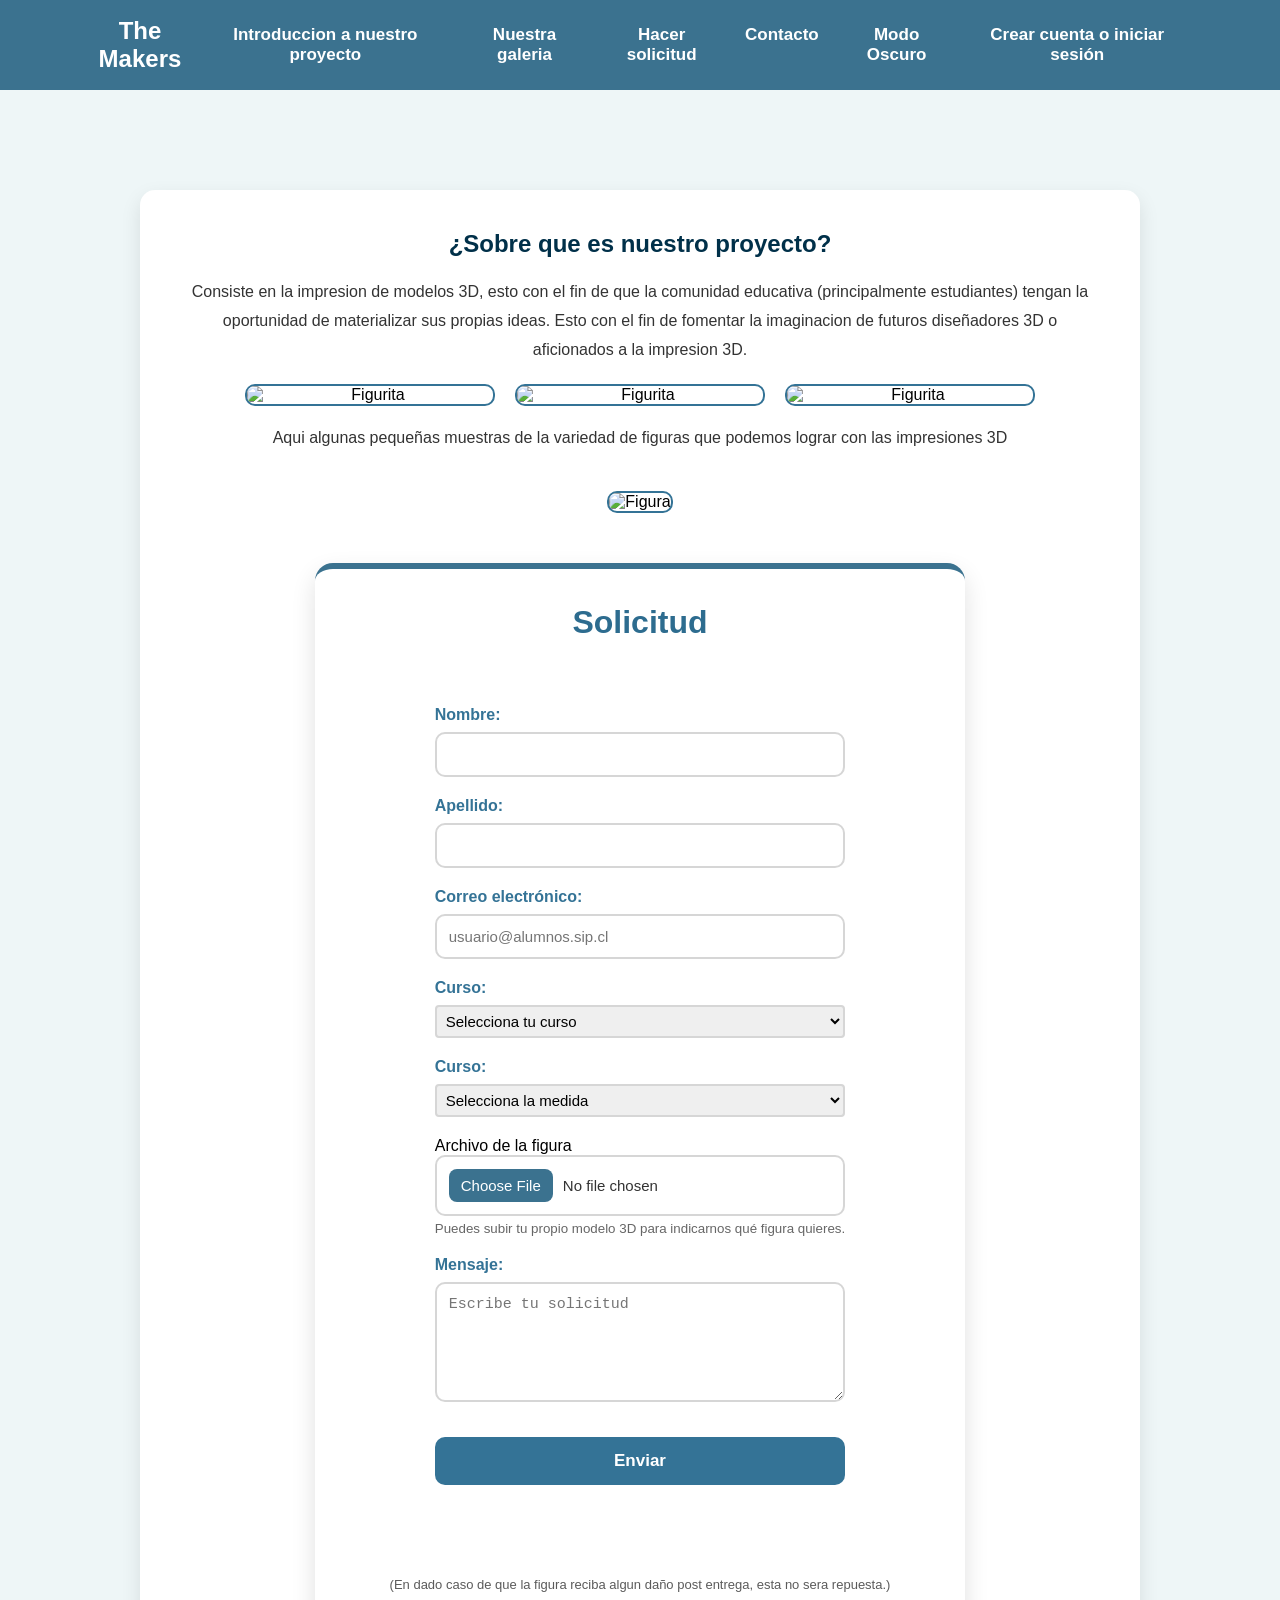
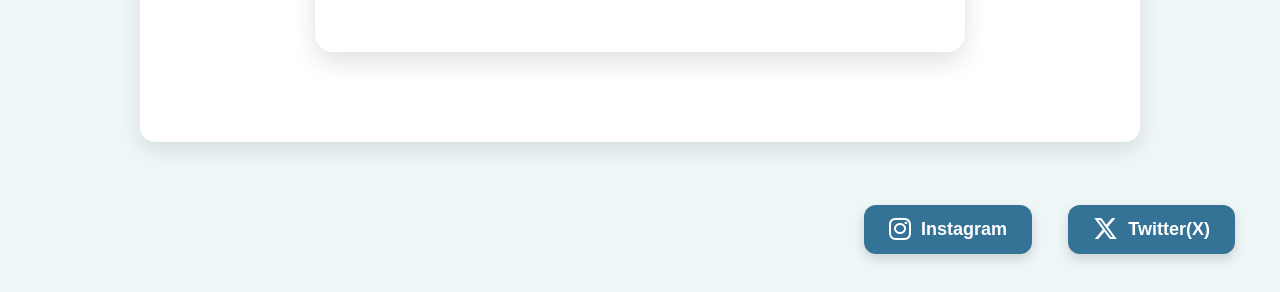
==== index.html @ 9d4d66fa "Update index.html" ====
<!DOCTYPE html>
<html lang="es">
<head>
    <meta charset="UTF-8">
    <meta name="viewport" content="width=device-width, initial-scale=1.0">
    <link rel="icon" type="image/png" href="icono.png">
    <title>Impresiones 3D</title>
    <link rel="stylesheet" href="feria_Tp.css?v=999">
    <link rel="stylesheet" href="https://cdnjs.cloudflare.com/ajax/libs/font-awesome/6.7.2/css/all.min.css">
    <script async src="https://pagead2.googlesyndication.com/pagead/js/adsbygoogle.js?client=ca-pub-7620487903856300"
     crossorigin="anonymous"></script>
</head>
    <!--Socios, roles;
        Diseño de la pagina: Baltazar Gonzalez y Victor Uribe
        Estrucutra General: Tomás Lillo
        Actualizacion de las figuras: Sebastian Inostroza y Tomas Fernandez
        Revision de solicitudes: Tomás Fernandez
        Popups js: Tomas x2 y Baltazar

        Agregar Popups, Mejorar el diseño,
    -->
<body>

    <header>   
        <nav class="navbar">
            <h2 class="titulo">
                <a href="https://impresiones-3d-aml.web.app/">The Makers</a>
            </h2>
            <ul class="menu">
                <li class="dropdown">
                    <button onclick="mostrarMensaje()" class="introduccion">
                        Introduccion a nuestro proyecto
                    </button>
                    <!--Tomy tu haras este apartado del comentario en la pagina-->
                    <script>
                        function mostrarMensaje(){
                            alert("Bienvenidos a nuestra página sobre impresiones 3D, un proyecto que busca acercar a los estudiantes a la tecnología y el diseño. Aquí podrás solicitar impresiones 3D..")
                        }
                    </script>
                </li>
                <li class="dropdown">
                    <a href="https://tks-grey.github.io/Impresiones_3D-Gallery/">Nuestra galeria</a>
                </li>
                <li class="dropdown">
                    <button id="btnBajar">Hacer solicitud</button>
                </li>
                <li class="dropdown">
                    <button id="parteRedes">Contacto</button>
                </li>
                <li class="dropdown">
                    <button id="btnModoOscuro">Modo Oscuro</button>
                </li>
                <li class="login-container">
                    <button id="btnAbrirLogin" class="btn-login">
                        Crear cuenta o iniciar sesión
                    </button>
                    <div class="login" id="menuLogin">
                        <h2>Iniciar sesión</h2>
                        <input type="text" id="nombre" placeholder="Nombre">
                        <input type="text" id="apellido" placeholder="Primer apellido">
                        <input type="email" id="email" placeholder="Correo electrónico">
                        <input type="password" id="password" placeholder="Contraseña">

                        <button id="btnLogin">
                            Iniciar sesión
                        </button>
                        <button id="btnRegistro">
                            Crear cuenta
                        </button>
                        <p id="mensaje"></p>
                    </div>
                </li>
                <li>
                    <li id="historialItem" style="display: none;">
                        <a href="historial.html">Historial</a>
                    </li>
                </li>
            </ul>
        </nav>
    </header>
    <div class="centroa">
        <section class="co">
            <h1>¿Sobre que es nuestro proyecto?</h1>
            <p>
                Consiste en la impresion de modelos 3D, esto con el fin de que la comunidad educativa
                (principalmente estudiantes) tengan la oportunidad de materializar sus propias ideas. 
                Esto con el fin de fomentar la imaginacion de futuros diseñadores 3D o aficionados a la impresion 3D. 
            </p>

            <div class="repe">
                <img class="imagen" src="https://http2.mlstatic.com/D_NQ_NP_885641-MLC81786860502_012025-O.webp" alt="Figurita">
                <img class="imagen" src="https://tufigura3d.com/wp-content/uploads/2021/03/Impresion-3D-filamento-vs-resina-scaled.jpg" alt="Figurita">
                <img class="imagen" src="https://dl2.myminifactory.com/object-assets/5f91a4d61d4a1/images/img-20201103-192004.jpg" alt="Figurita">
            </div>
            <br>
            <p>
                Aqui algunas pequeñas muestras de la variedad de figuras que podemos lograr con las impresiones 3D
            </p>
            <br>
            <img class="long-imagen" src="https://www.impresoras3d.com/wp-content/uploads/2022/06/Portada-ideas-Pokemon-1400x735.jpg" alt="Figura">
            <div id="seccionFormulario" class="contenedorbase">
                <h2 class="soli">Solicitud</h2>
                <main>
                    <form action="https://formsubmit.co/impresiones3daml@gmail.com" method="POST"
                    onsubmit="if(!this.email.value.endsWith('@alumnos.sip.cl'))
                    { alert('Error: Usa tu correo institucional'); return false; }">
                        <input type="hidden" name="_captcha" value="false">
                        <input type="hidden" name="_template" value="table">
                        <input type="hidden" name="_next" value="https://impresiones-3d-aml.web.app/">

                        <div class="nombe">
                            <span>Nombre: </span>
                            <input type="text" name="nombre" required
                            autocapitalize="words" autocomplete="off">
                        </div>

                        <div class="nombe">
                            <span>Apellido: </span>
                            <input type="text" name="apellido" required
                            autocapitalize="words" autocomplete="off">
                        </div>

                        <div class="nombe">
                            <span>Correo electrónico: </span>
                             <input type="email" name="email"
                              required autocapitalize="none" 
                              autocomplete="off" 
                              placeholder="usuario@alumnos.sip.cl">
                        </div>

                        <div class="nombe">
                            <span>Curso: </span>
                            <select name="curso" required style="width: 100%; padding: 5px; border-radius: 4px;">
                                <option value="" disabled selected>Selecciona tu curso</option>
                                <option value="7°A Basico">7°A Basico</option>
                                <option value="7°B Basico">7°B Basico</option>
                                <option value="7°C Basico">7°C Basico</option>
                                <option value="8°A Basico">8°A Basico</option>
                                <option value="8°B Basico">8°B Basico</option>
                                <option value="8°C Basico">8°C Basico</option>
                                <option value="I°A Medio">I°A Medio</option>
                                <option value="I°B Medio">I°B Medio</option>
                                <option value="I°C Medio">I°C Medio</option>
                                <option value="II°A Medio">II°A Medio</option>
                                <option value="II°B Medio">II°B Medio</option>
                                <option value="II°C Medio">II°C Medio</option>
                                <option value="III°A Medio">III°A Medio</option>
                                <option value="III°B Medio">III°B Medio</option>
                                <option value="III°C Medio">III°C Medio</option>
                                <option value="IV°A Medio">IV°A Medio</option>
                                <option value="IV°B Medio">IV°B Medio</option>
                                <option value="IV°C Medio">IV°C Medio</option>
                            </select>
                        </div>

                        <div class="nombe">
                            <span>Curso: </span>
                            <select name="curso" required style="width: 100%; padding: 5px; border-radius: 4px;">
                                <option value="" disabled selected>Selecciona la medida</option>
                                <option value="Figura 5Cm">5cm</option>
                                <option value="Figura 7Cm">7cm</option>
                                <option value="Figura 9Cm">9cm</option>
                                <option value="Figura 11Cm">11cm</option>
                                <option value="Figura 13Cm">13cm</option>
                                <option value="Figura 15Cm">15cm</option>
                            </select>
                        </div>
                        
                        <div class="nombe">
                            <label for="archivoFigura">
                                Archivo de la figura
                            </label>

                            <input
                                type="file"
                                id="archivoFigura"
                                name="archivoFigura"
                                accept=".stl,.obj,.3mf,.glb,.gltf,.zip"
                            >

                            <small>
                                Puedes subir tu propio modelo 3D para indicarnos qué figura quieres.
                            </small>
                        </div>
                        <div class="nombe"> 
                            <span>Mensaje:</span> 
                            <textarea name="mensaje" rows="4" placeholder="Escribe tu solicitud" required></textarea>
                         </div>
                        <button class="sube" type="submit">Enviar</button>
                    </form>
                </main>
                <br>
                <p class="difuminado">
                    (En dado caso de que la figura reciba algun daño post entrega, esta no sera repuesta.)
                </p>
            </div>
        </section>
    </div>
    <script>
        document.addEventListener('DOMContentLoaded', () =>{
            const boton = document.getElementById('btnBajar');
            const destino = document.getElementById('seccionFormulario');
            if (boton && destino) {
                boton.addEventListener('click', () => {
                    destino.scrollIntoView({ 
                        behavior: 'smooth' 
                    });
                });
            }
        });
    </script>

    <script>
        document.addEventListener('DOMContentLoaded', () =>{
            const boton = document.getElementById('parteRedes');
            const destino = document.getElementById('redes');
            if (boton && destino) {
                boton.addEventListener('click', () => {
                    destino.scrollIntoView({ 
                        behavior: 'smooth' 
                    });
                });
            }
        });
    </script>
    <footer>
        <div id="redes" class="redes">
            <a href="https://www.instagram.com/impresiones3daml?igsh=d2w1azA0MWZxMmtx" target="_blank" class="red-btn instagram">
                <i class="fa-brands fa-instagram"></i>
                Instagram
            </a>
            <a href="https://x.com/impesiones3DAML" target="_blank" class="red-btn twitter">
                <i class="fa-brands fa-x-twitter"></i>
                Twitter(X)
            </a>
        </div>
    </footer>
    <script type="module" src="nosexd.js"></script>
    <script type="module" src="login.js"></script>
</body>
</html>
---- feria_Tp.css ----
* {
    margin: 0;
    padding: 0;
    box-sizing: border-box;
    text-decoration:none;
}

body{
    font-family:Arial, sans-serif;
    background:#eef6f7;
    min-height:100vh;
    display:flex;
    flex-direction:column;
    overflow-x: hidden;
}

header{
    width: 100%;
    background: #3b728f;
    padding: 15px 80px;
    text-align: center;
}

.navbar{
    width: 100%;
    display: flex;
    justify-content: space-between;
    align-items: center;
}

.titulo{
    color:white;
    cursor: default;
    align-items: center;
    transition: all 0.2s ease;
}

.titulo:hover{
    color:#90e0ef;
    transform: scale(1.15);
    text-shadow: 0 0 10px #73bce2;
}

a:link{
    color: white;
}

a:visited{
    color: white;
}

.XD{
    color:white;
    font-size: 24px;
}

.menu{
    list-style:none;
    display:flex;
    cursor: default;
    gap:10px;
    font-weight: bolder;
}

.menu a,
.menu button{
    color:white;
    text-decoration:none;
    font-size:17px;
    padding:10px;
    display:block;
    background:none;
    border:none;
    cursor:pointer;
    font-family:inherit;
    font-weight:bold;
    transition:0.3s;
}

.menu li{
    position:relative;
}

.menu a{
    color:white;
    text-decoration:none;
    font-size:17px;
    padding:10px;
    display:block;
    transition:0.3s;
}

.menu a:hover{
    color:#90e0ef;
}

.sub{
    position:absolute;
    top:40px;
    left:-50%;
    background:white;
    min-width:200px;
    border-radius:8px;
    overflow:hidden;
    box-shadow:0 5px 15px rgba(0,0,0,0.2);
    opacity:0;
    visibility:hidden;
    transform:translateY(-10px);
    transition:0.3s;
    color:#4c5458;
}

.sub li{
    width:100%;
}

.sub a{
    color:#003049;
    padding:12px;
}

.sub a:hover{
    background:#caf0f8;
}

.dropdown:hover .sub{
    opacity:1;
    visibility:visible;
    transform:translateY(0);
}

main{
    flex:1;
    display:flex;
    justify-content:center;
    align-items:center;
    padding:50px;
}

.co{
    background:white;
    width:95%;
    max-width:1100px;
    margin:0 auto;
    padding:40px;
    border-radius:15px;
    box-shadow:0 8px 20px rgba(0,0,0,0.1);
    text-align:center;
}

.co h1{
    color:#003049;
    margin-bottom:20px;
}

.co p{
    margin-bottom:20px;
    line-height:1.8;
    color:#333;
}

.contenedorbase{
    background:#ffffff;
    max-width:650px;
    margin:50px auto;
    padding:35px;
    border-radius:18px;
    box-shadow:0 10px 25px rgba(0,0,0,.12);
    border-top:6px solid #3b728f;
}

.contenedorbase h2{
    color: #2d6c8f;
    margin-bottom:15px;
}


footer{
    text-align:center;
    padding:25px;
}

.foot{
    font-size:28px;
    font-weight:bold;
    padding:10px 20px 30px;
    background:linear-gradient(to right, #28b8d4, #90e0ef, #f1c5c5);
}

.imagen{
    width:100%;
    max-width:250px;
    height:auto;
    display:block;
    border-radius:10px;
    border:2px solid #347396;
}

.contenedor-imagen{
    display: flex;
}

.long-imagen{
    width: 100%;
    max-width: 700px;
    height: auto;
    border-radius: 10px;
    border: 2px solid #347396;
}

.centroa{
    display: flex;
    justify-content: center;
    align-items: center;
    width: 90%;
    margin: 50px auto; 
    padding: 50px;
}

.sube{
    width:100%;
    padding:14px;
    border:none;
    border-radius:10px;
    background:#347396;
    color:white;
    font-size:17px;
    font-weight:bold;
    cursor:pointer;
    transition:.3s;
    margin-top:15px;
}


.nombe{
    display:flex;
    flex-direction:column;
    align-items:flex-start;
    margin-bottom:20px;
}

.nombe span{
    font-weight:bold;
    color:#347396;
    margin-bottom:8px;
}

.nombe input,
.nombe select,
.nombe textarea{
    width:100%;
    padding:12px;
    border:2px solid #d6d6d6;
    border-radius:10px;
    font-size:15px;
    transition:.3s;
    outline:none;
}

.nombe input:focus,
.nombe select:focus,
.nombe textarea:focus{
    border-color:#3b728f;
    box-shadow:0 0 10px rgba(59,114,143,.25);
}

.nombe textarea{
    resize:vertical;
    min-height:120px;
}

.dropdown{
    position: relative;
}

.repe{
    display:flex;
    justify-content:center;
    flex-wrap:wrap;
    gap:20px;
}

.soli{
    text-align:center;
    font-size:32px;
    color:#347396;
    margin-bottom:30px;
    text-decoration:none;
    position:static;
    font-weight:bold;
}

.difuminado{
    text-align:center;
    color:#666;
    font-size:13px;
    margin-top:20px;
    position:static;
    opacity:.8;
}

.nada{
    background:#3b728f;
    margin-top: 10px;
    text-align:center;
}
.ordenar{
    display: flex;
    justify-content: center;
    gap: 20px;
}

.envio_correo{
    padding: 20px;
    justify-content: center;
    border-radius: 10px;
}

.introduccion{
    display: flex;
    background-color: #3B728F;
    color: #ffffff;
    border-radius: 0%;
}

.redes{
    display:flex;
    justify-content:flex-end;
    align-items:center;
    margin-top:-5%;
    margin-right:20px;
    gap: 3%;
}


.red-btn{
    display:flex;
    align-items:center;
    justify-content:center;
    gap:10px;

    background:#347396;
    color:white !important;

    padding:12px 25px;
    border-radius:12px;

    font-size:18px;
    font-weight:bold;

    transition:.3s;
    box-shadow:0 5px 12px rgba(0,0,0,.15);
}


.red-btn i{
    font-size:25px;
}


.red-btn:hover{
    transform:translateY(-4px);
    box-shadow:0 10px 20px rgba(0,0,0,.25);
}


/* Instagram */
.instagram:hover{
    background:linear-gradient(
        45deg,
        #feda75,
        #d62976,
        #962fbf,
        #4f5bd5
    );
}


/* Twitter/X */
.twitter:hover{
    background:#000;
}

.login-container{
    position:relative;
}

.btn-login{
    background-color:#B8E3E9;
    color:#3D5A73;
    border:none;
    padding:10px 18px;
    border-radius:10px;
    font-size:16px;
    font-weight:bold;
    cursor:pointer;
    transition:.3s;
}

.btn-login:hover{
    background-color:#90D5DF;
    transform:scale(1.05);
}

.login {
    position: absolute;
    top: calc(100% - 5px);
    right: 0;
    width: 380px;
    min-height: 150px;
    padding: 25px;
    background-color: #FFFDFB;
    border-radius: 15px;
    box-shadow: 0 5px 20px rgba(0,0,0,0.2);
    display: none;
    flex-direction: column;
    gap: 10px;
    z-index: 1000;
}

.login::before {
    content: "";
    position: absolute;
    top: -15px;
    left: 0;
    width: 100%;
    height: 15px;
}

.login.mostrar{
    display:flex;
}

.login input {
    width: 100%;
    padding: 10px;
    border: 1px solid #B8E3E9;
    border-radius: 8px;
    outline: none;
    box-sizing: border-box;
    background-color: white;
    color: #333;
}

.login input:focus {
    border-color: #5A6C8C;
}

.login button {
    width: 100%;
    padding: 10px;
    border: none;
    border-radius: 8px;
    background-color: #B8E3E9;
    color: #3D5A73;
    font-weight: bold;
    cursor: pointer;
    transition: 0.3s;
}

#mensaje {
    text-align: center;
    margin: 5px 0 0;
    color: #3D5A73;
}

.login h2 {
  color: #3D5A73;
  position: static;
  margin: 0 0 10px;
  font-size: inherit;
  font-weight: inherit;
  text-align: center;
  font-size: 20px;
}

#archivoFigura{
    width:100%;
    padding:12px;

    background:#ffffff;
    color:#333333;

    border:2px solid #d6d6d6;
    border-radius:10px;

    cursor:pointer;
}

#archivoFigura:hover{
    border-color:#3b728f;
}

#archivoFigura::file-selector-button{
    background:#3b728f;
    color:#ffffff;

    border:none;
    border-radius:8px;

    padding:8px 12px;

    margin-right:10px;

    cursor:pointer;
}

#archivoFigura::file-selector-button:hover{
    background:#2d617c;
}

small{
    color:#666666;
    display:block;
    margin-top:5px;
}


body.modo-oscuro #archivoFigura{
    background:#1e242d;
    color:#e0e6ed;
    border-color:#4a5568;
}

body.modo-oscuro #archivoFigura:hover{
    border-color:#7b9acc;
}

body.modo-oscuro #archivoFigura::file-selector-button{
    background:#4a6fa5;
    color:#ffffff;
}

body.modo-oscuro #archivoFigura::file-selector-button:hover{
    background:#5d83bd;
}

body.modo-oscuro small{
    color:#a0aec0;
}

/* =========================
   DISEÑO PARA TELEFONOS
========================= */

@media (max-width: 768px) {

    header{
        padding: 15px 5px;
    }

    .navbar{
        display: flex;
        flex-direction: column;
        justify-content: center;
        align-items: center;
        gap: 10px;
    }

    /* TITULO */
    .titulo{
        font-size: 28px;
        width: 100%;
        text-align: center;
    }

    /* MENU */
    .menu{
        display: flex;
        flex-direction: row !important;
        flex-wrap: nowrap !important;
        justify-content: space-between;
        align-items: stretch;

        width: 100%;
        gap: 0;

        list-style: none;
    }

    .menu li{
        display: block;
        flex: 1 1 25%;
        width: 25%;
        min-width: 0;
    }

    .menu a,
    .menu button{
        display: flex;
        justify-content: center;
        align-items: center;

        width: 100%;
        min-height: 55px;

        padding: 5px 2px;

        font-size: 11px;
        line-height: 1.2;
        text-align: center;

        white-space: normal;
    }

    .centroa{
        width: 100%;
        margin: 20px auto;
        padding: 10px;
    }

    .co{
        width: 100%;
        padding: 20px 15px;
        border-radius: 12px;
    }

    .co h1{
        font-size: 25px;
        line-height: 1.3;
    }

    .co p{
        font-size: 16px;
        line-height: 1.6;
    }

    .repe{
        flex-direction: column;
        align-items: center;
        gap: 15px;
    }

    .imagen{
        width: 100%;
        max-width: 350px;
    }

    .long-imagen{
        width: 100%;
        max-width: 100%;
    }

    .contenedorbase,
    .rojito{
        width: 100%;
        margin: 30px auto;
        padding: 20px 15px;
    }

    main{
        width: 100%;
        padding: 0;
        display: block;
    }

    form{
        width: 100%;
    }

    .redes{
        width: 100%;
        margin: 0;
        flex-direction: column;
        align-items: center;
        gap: 12px;
    }

    .red-btn{
        width: 100%;
        max-width: 300px;
    }
}
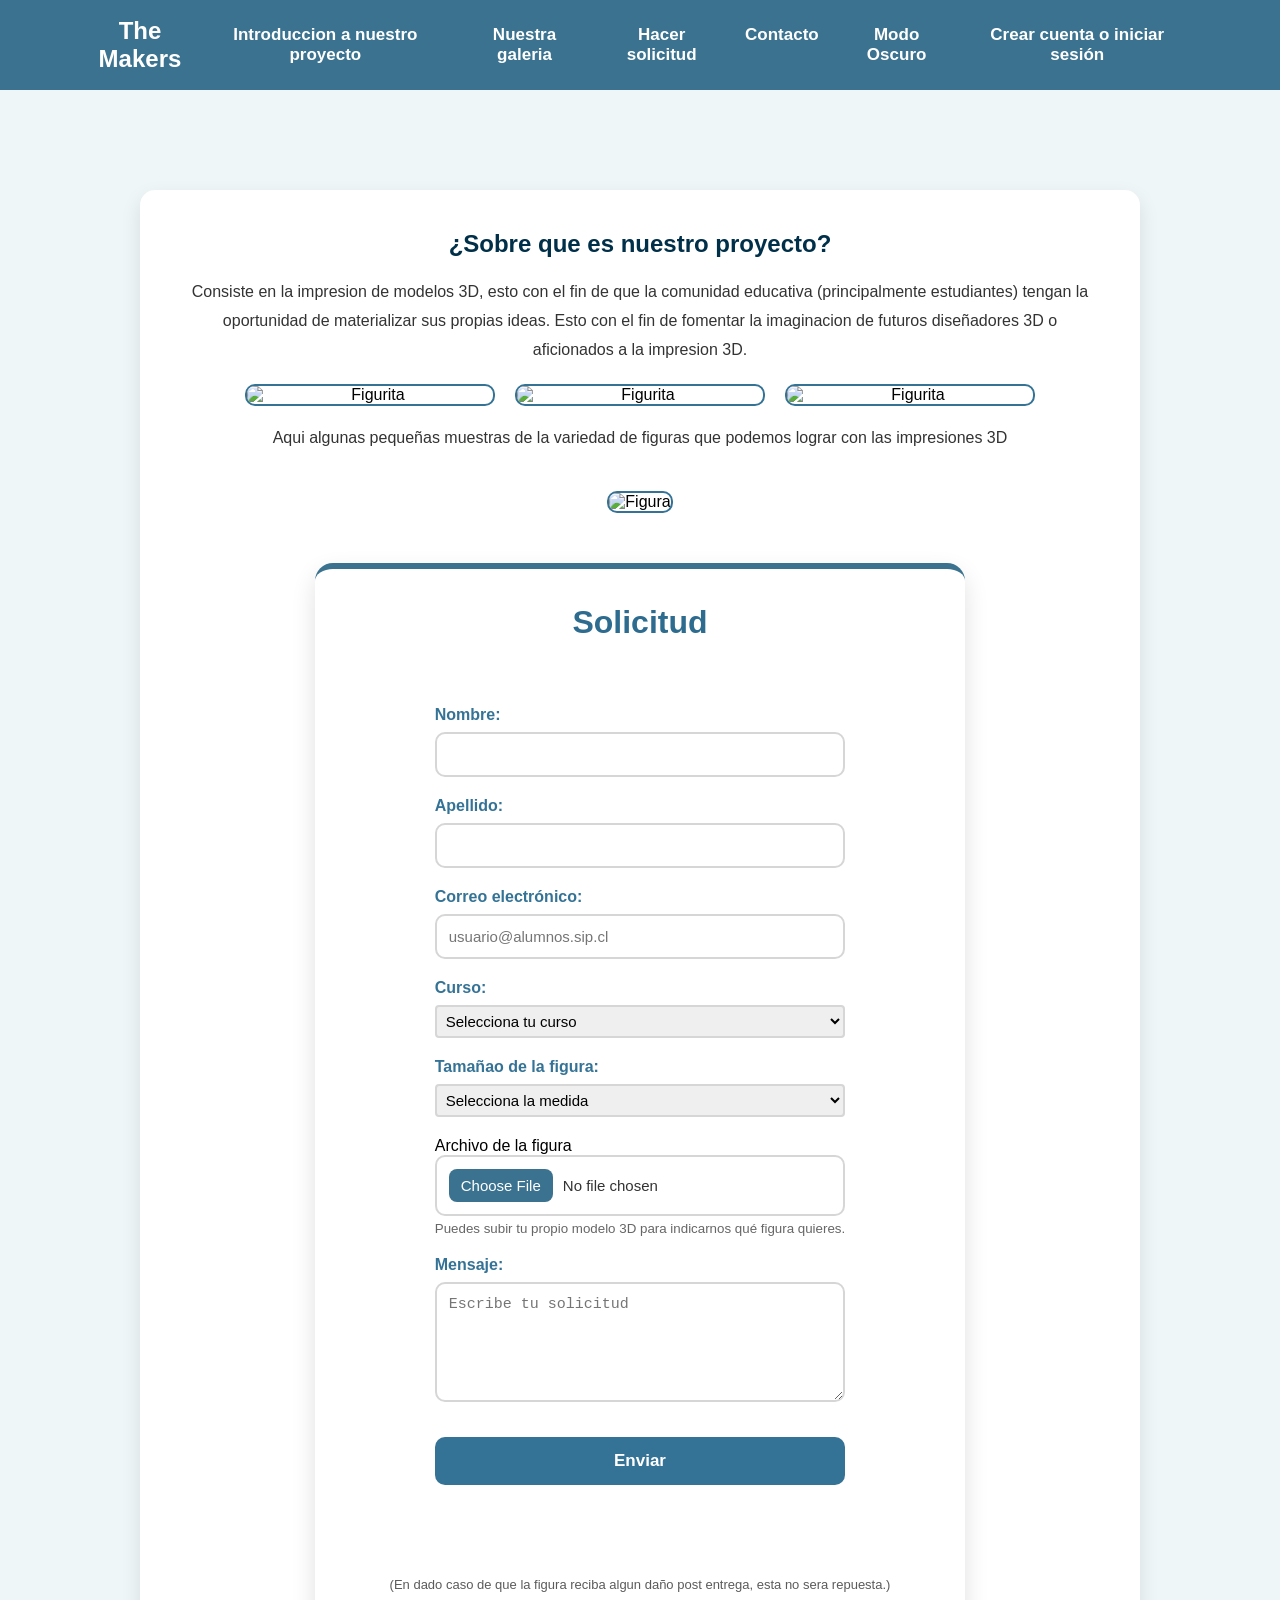
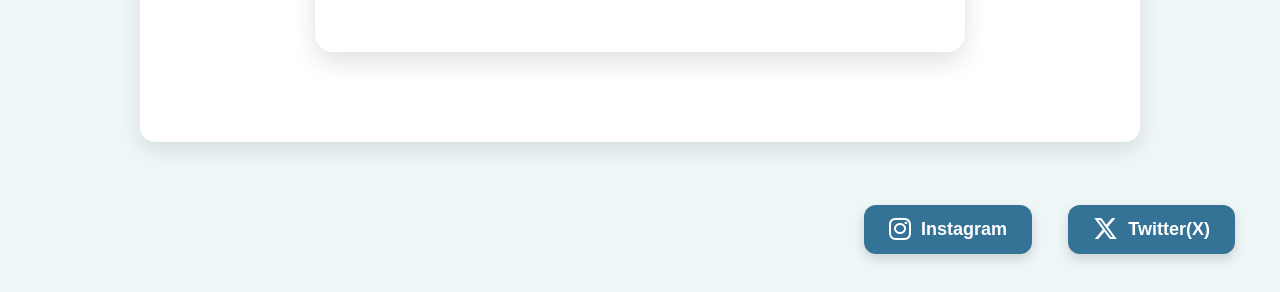
==== commit 6e70df2d: "Update index.html" ====
--- a/index.html
+++ b/index.html
@@ -154,7 +154,7 @@
                         </div>
 
                         <div class="nombe">
-                            <span>Curso: </span>
+                            <span>Tamañao de la figura: </span>
                             <select name="curso" required style="width: 100%; padding: 5px; border-radius: 4px;">
                                 <option value="" disabled selected>Selecciona la medida</option>
                                 <option value="Figura 5Cm">5cm</option>
--- a/feria_Tp.css
+++ b/feria_Tp.css
@@ -539,6 +539,245 @@
     color:#a0aec0;
 }
 
+/* =================================================
+   MODO OSCURO
+   Solo se aplica cuando body tiene .modo-oscuro
+================================================= */
+
+body.modo-oscuro{
+    background:#1e222a;
+    color:#e0e6ed;
+}
+
+
+/* HEADER */
+
+body.modo-oscuro header{
+    background:#253342;
+}
+
+
+/* TITULO */
+
+body.modo-oscuro .titulo:hover{
+    color:#b8e1ff;
+    text-shadow:0 0 10px #52796f;
+}
+
+
+/* MENU */
+
+body.modo-oscuro .menu a,
+body.modo-oscuro .menu button{
+    color:#e0e6ed;
+}
+
+body.modo-oscuro .menu a:hover,
+body.modo-oscuro .menu button:hover{
+    color:#b8e1ff;
+}
+
+
+/* INTRODUCCION */
+
+body.modo-oscuro .introduccion{
+    background-color:#253342;
+    color:#ffffff;
+}
+
+
+/* SUBMENUS */
+
+body.modo-oscuro .sub{
+    background:#2d3748;
+    color:#e0e6ed;
+    box-shadow:0 5px 15px rgba(0,0,0,.5);
+}
+
+body.modo-oscuro .sub a{
+    color:#b8e1ff;
+}
+
+body.modo-oscuro .sub a:hover{
+    background:#3a4a5e;
+}
+
+
+/* CONTENIDO PRINCIPAL */
+
+body.modo-oscuro .co{
+    background:#28303d;
+    box-shadow:0 8px 20px rgba(0,0,0,.4);
+}
+
+body.modo-oscuro .co h1{
+    color:#b8e1ff;
+}
+
+body.modo-oscuro .co p{
+    color:#c5d1de;
+}
+
+
+/* FORMULARIO */
+
+body.modo-oscuro .contenedorbase{
+    background:#232a34;
+    box-shadow:0 10px 25px rgba(0,0,0,.4);
+    border-top:6px solid #4a6fa5;
+}
+
+body.modo-oscuro .contenedorbase h2{
+    color:#b8e1ff;
+}
+
+
+/* IMAGENES */
+
+body.modo-oscuro .imagen,
+body.modo-oscuro .long-imagen{
+    border:2px solid #4a6fa5;
+}
+
+
+/* BOTON ENVIAR */
+
+body.modo-oscuro .sube{
+    background:#4a6fa5;
+    color:#ffffff;
+}
+
+body.modo-oscuro .sube:hover{
+    background:#3b5984;
+    box-shadow:0 8px 15px rgba(0,0,0,.3);
+}
+
+
+/* CAMPOS DEL FORMULARIO */
+
+body.modo-oscuro .nombe span{
+    color:#b8e1ff;
+}
+
+body.modo-oscuro .nombe input,
+body.modo-oscuro .nombe select,
+body.modo-oscuro .nombe textarea{
+    background:#1e242d;
+    border:2px solid #4a5568;
+    color:#e0e6ed;
+}
+
+body.modo-oscuro .nombe input:focus,
+body.modo-oscuro .nombe select:focus,
+body.modo-oscuro .nombe textarea:focus{
+    border-color:#7b9acc;
+    box-shadow:0 0 10px rgba(123,154,204,.3);
+}
+
+
+/* TEXTOS */
+
+body.modo-oscuro .soli{
+    color:#b8e1ff;
+}
+
+body.modo-oscuro .difuminado{
+    color:#a0aec0;
+}
+
+body.modo-oscuro .nada{
+    background:#253342;
+}
+
+
+/* BOTONES REDES */
+
+body.modo-oscuro .red-btn{
+    background:#4a6fa5;
+    box-shadow:0 5px 12px rgba(0,0,0,.3);
+}
+
+body.modo-oscuro .red-btn:hover{
+    box-shadow:0 10px 20px rgba(0,0,0,.4);
+}
+
+
+/* LOGIN */
+
+body.modo-oscuro .btn-login{
+    background-color:#4a6fa5;
+    color:#e0e6ed;
+}
+
+body.modo-oscuro .btn-login:hover{
+    background-color:#5d83bd;
+}
+
+body.modo-oscuro .login{
+    background-color:#232a34;
+    box-shadow:0 5px 20px rgba(0,0,0,.6);
+}
+
+body.modo-oscuro .login h2{
+    color:#b8e1ff;
+}
+
+body.modo-oscuro .login input{
+    background-color:#1e242d;
+    border:1px solid #4a5568;
+    color:#e0e6ed;
+}
+
+body.modo-oscuro .login input::placeholder{
+    color:#a0aec0;
+}
+
+body.modo-oscuro .login input:focus{
+    border-color:#7b9acc;
+    box-shadow:0 0 10px rgba(123,154,204,.3);
+}
+
+body.modo-oscuro .login button{
+    background-color:#4a6fa5;
+    color:#ffffff;
+}
+
+body.modo-oscuro .login button:hover{
+    background-color:#5d83bd;
+}
+
+body.modo-oscuro #mensaje{
+    color:#b8e1ff;
+}
+
+
+/* =========================
+   SELECCIONAR ARCHIVO
+========================= */
+
+body.modo-oscuro #archivoFigura{
+    background:#1e242d;
+    color:#e0e6ed;
+    border:2px solid #4a5568;
+}
+
+body.modo-oscuro #archivoFigura:hover{
+    border-color:#7b9acc;
+}
+
+body.modo-oscuro #archivoFigura::file-selector-button{
+    background:#4a6fa5;
+    color:#ffffff;
+}
+
+body.modo-oscuro #archivoFigura::file-selector-button:hover{
+    background:#5d83bd;
+}
+
+body.modo-oscuro small{
+    color:#a0aec0;
+}
+
 /* =========================
    DISEÑO PARA TELEFONOS
 ========================= */
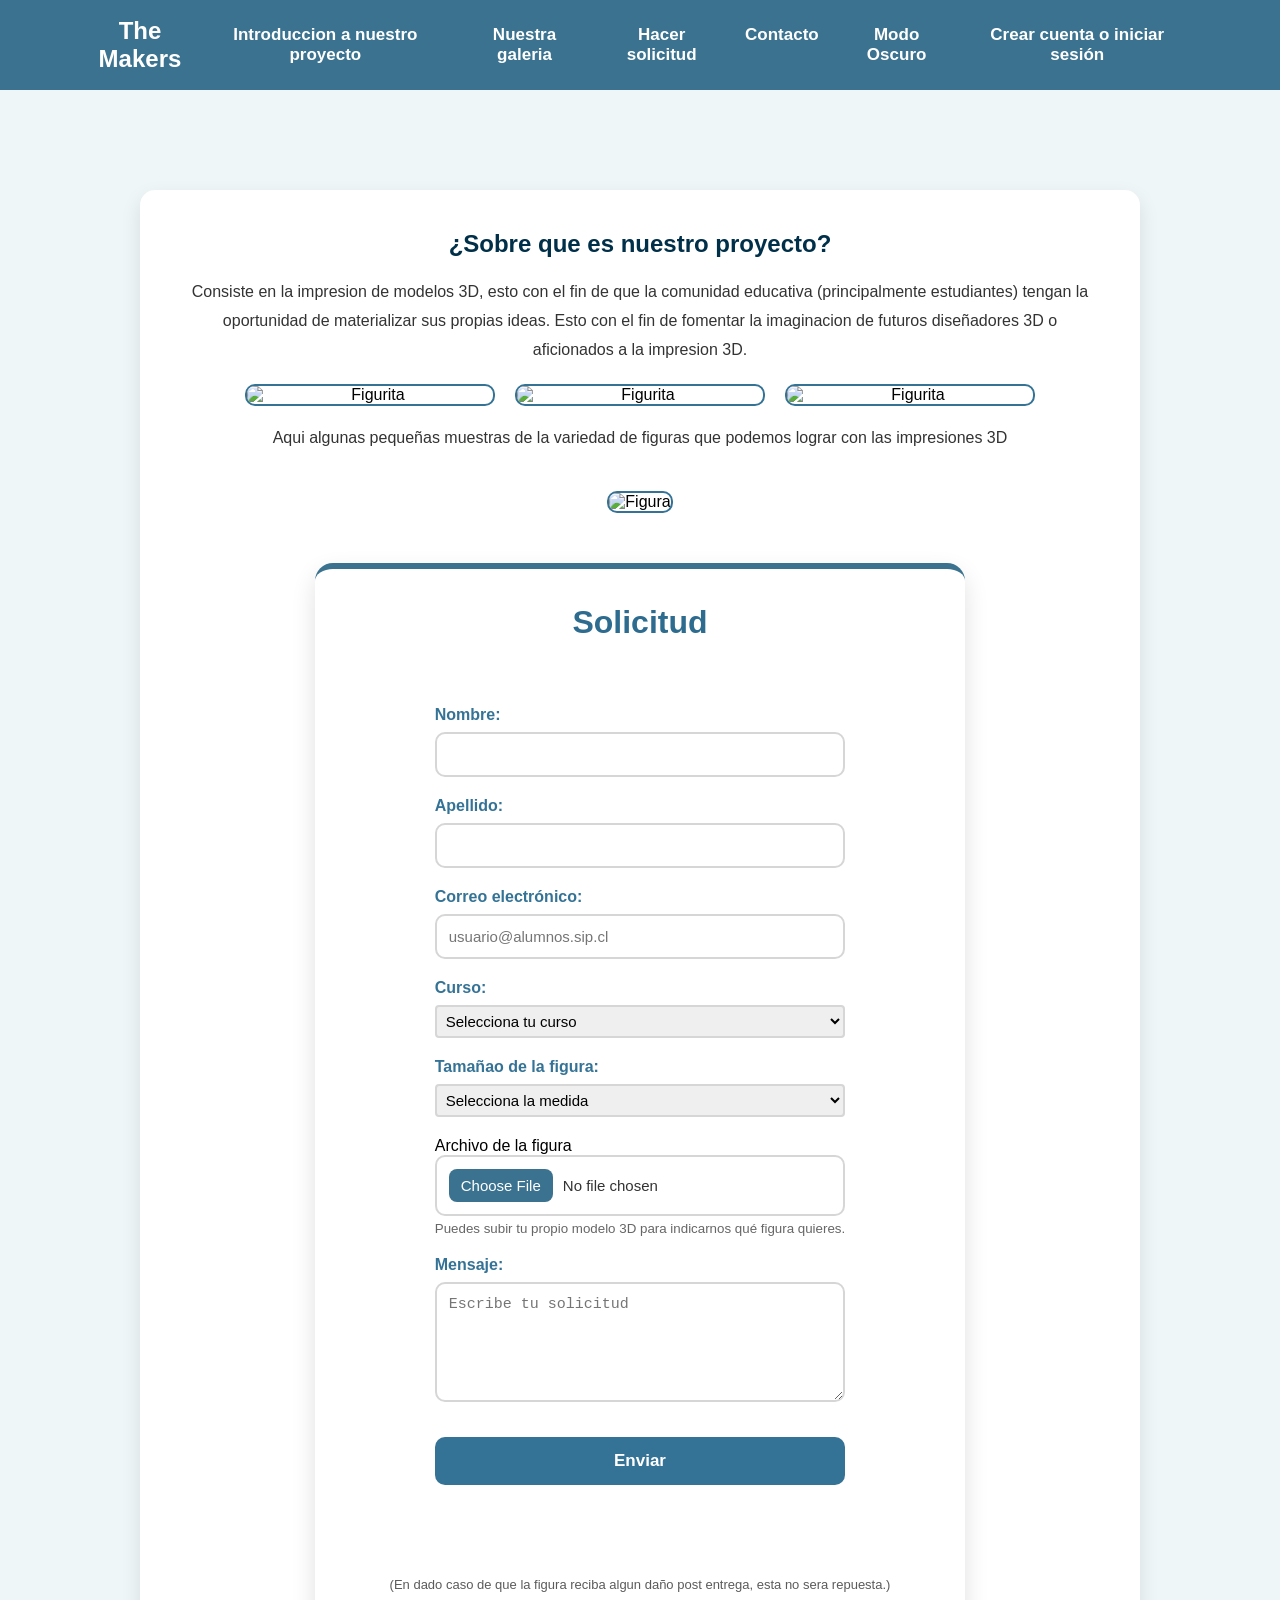
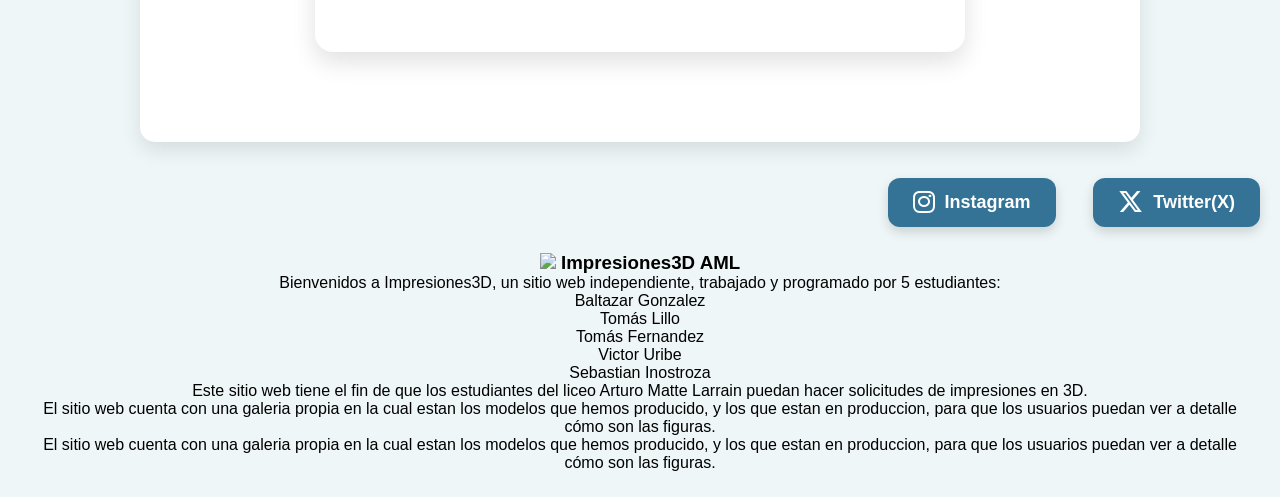
==== commit 936dd07b: "Add information" ====
--- a/index.html
+++ b/index.html
@@ -189,11 +189,9 @@
                         <button class="sube" type="submit">Enviar</button>
                     </form>
                 </main>
-                <br>
-                <p class="difuminado">
-                    (En dado caso de que la figura reciba algun daño post entrega, esta no sera repuesta.)
-                </p>
-            </div>
+                <br> 
+                <p class="difuminado"> (En dado caso de que la figura reciba algun daño post entrega, esta no sera repuesta.) </p>                 
+             </div>
         </section>
     </div>
     <script>
@@ -223,18 +221,50 @@
             }
         });
     </script>
+    <div id="redes" class="redes"> 
+        <a href="https://www.instagram.com/impresiones3daml?igsh=d2w1azA0MWZxMmtx" target="_blank" class="red-btn instagram"> <i class="fa-brands fa-instagram"></i> Instagram </a>
+        <a href="https://x.com/impesiones3DAML" target="_blank" class="red-btn twitter"> <i class="fa-brands fa-x-twitter"></i> Twitter(X) </a> 
+    </div>
     <footer>
-        <div id="redes" class="redes">
-            <a href="https://www.instagram.com/impresiones3daml?igsh=d2w1azA0MWZxMmtx" target="_blank" class="red-btn instagram">
-                <i class="fa-brands fa-instagram"></i>
-                Instagram
-            </a>
-            <a href="https://x.com/impesiones3DAML" target="_blank" class="red-btn twitter">
-                <i class="fa-brands fa-x-twitter"></i>
-                Twitter(X)
-            </a>
+    <div id="datos" class="datos">
+
+        <h3>
+            <img src="icono.png">
+            Impresiones3D AML
+        </h3>
+
+        <p>
+            Bienvenidos a Impresiones3D, un sitio web independiente,
+            trabajado y programado por 5 estudiantes:
+        </p>
+
+        <div class="nombres">
+            <p>Baltazar Gonzalez</p>
+            <p>Tomás Lillo</p>
+            <p>Tomás Fernandez</p>
+            <p>Victor Uribe</p>
+            <p>Sebastian Inostroza</p>
         </div>
-    </footer>
+
+        <p>
+            Este sitio web tiene el fin de que los estudiantes del
+            liceo Arturo Matte Larrain puedan hacer solicitudes
+            de impresiones en 3D.
+        </p>
+        <p>
+            El sitio web cuenta con una galeria
+            propia en la cual estan los modelos que hemos producido,
+            y los que estan en produccion, para que los usuarios puedan
+            ver a detalle cómo son las figuras.
+        </p>
+        <p>
+            El sitio web cuenta con una galeria
+            propia en la cual estan los modelos que hemos producido,
+            y los que estan en produccion, para que los usuarios puedan
+            ver a detalle cómo son las figuras.
+        </p>
+    </div>
+</footer>
     <script type="module" src="nosexd.js"></script>
     <script type="module" src="login.js"></script>
 </body>
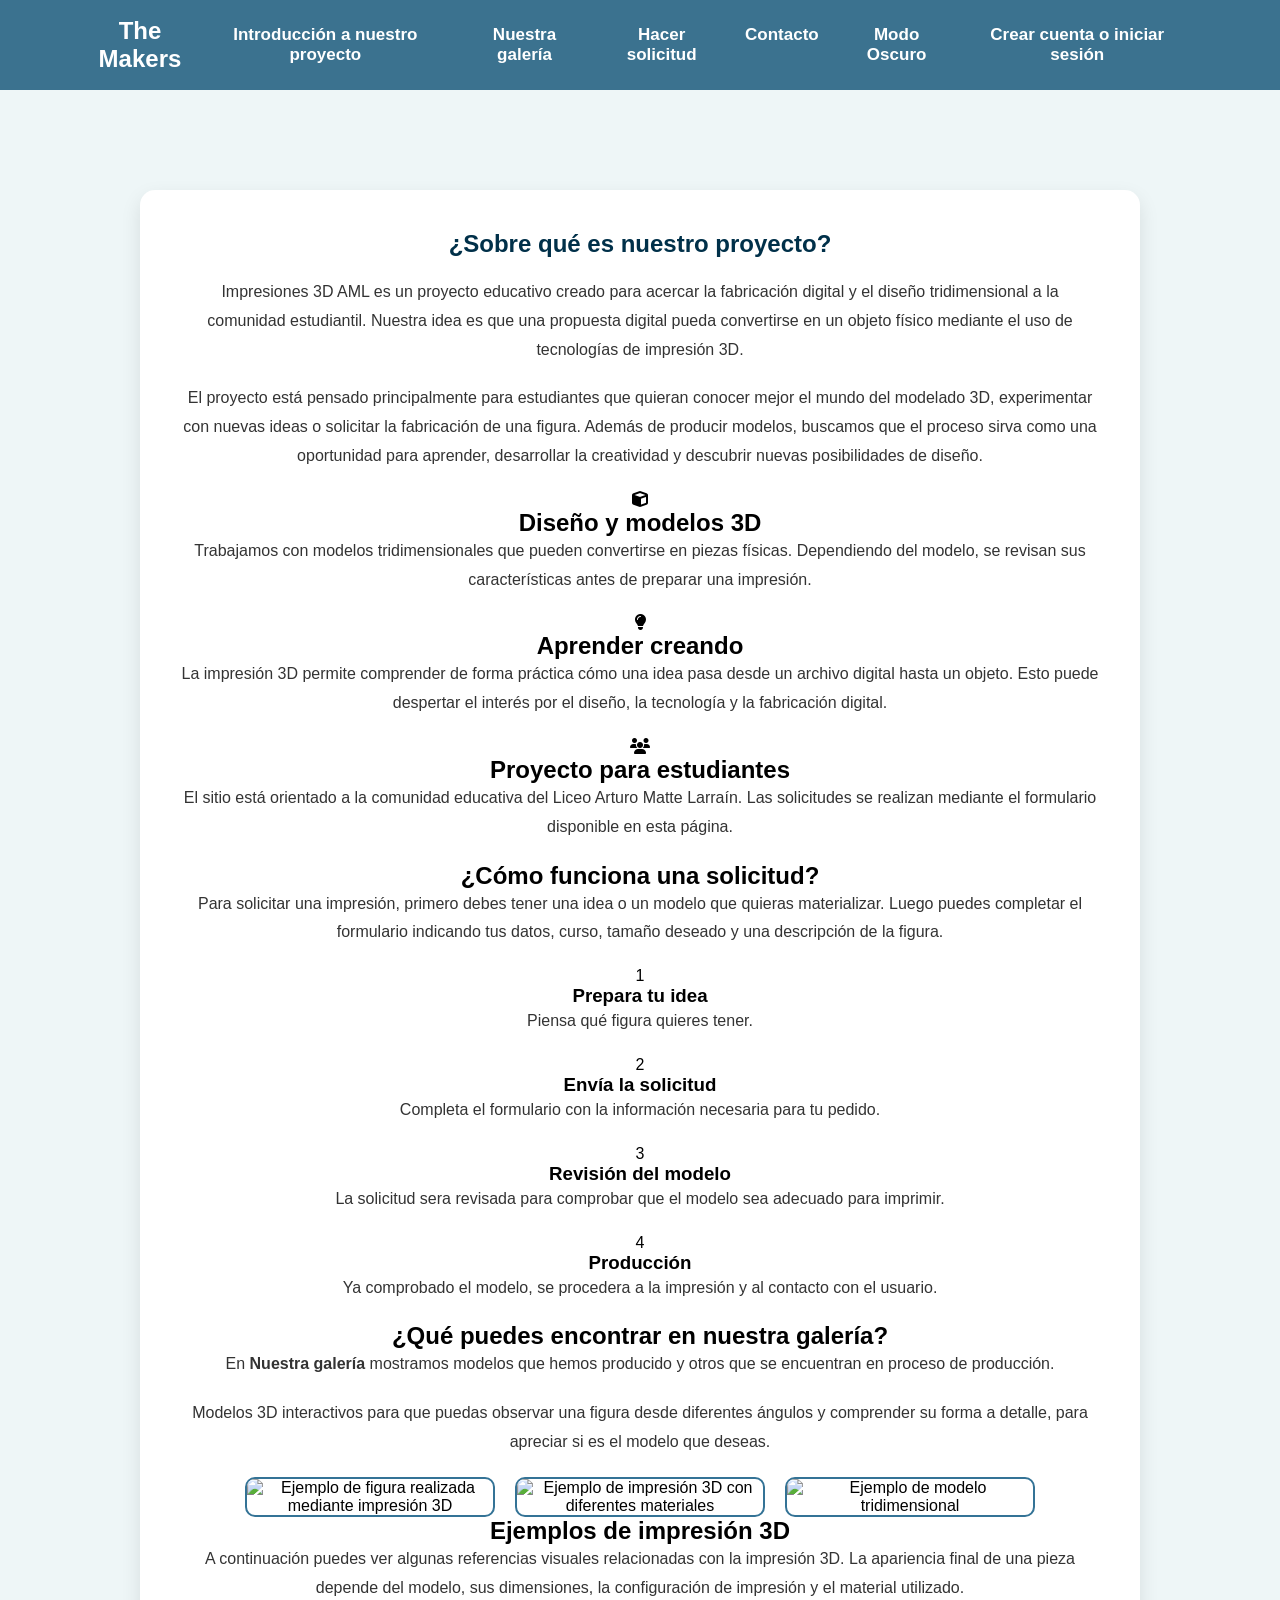
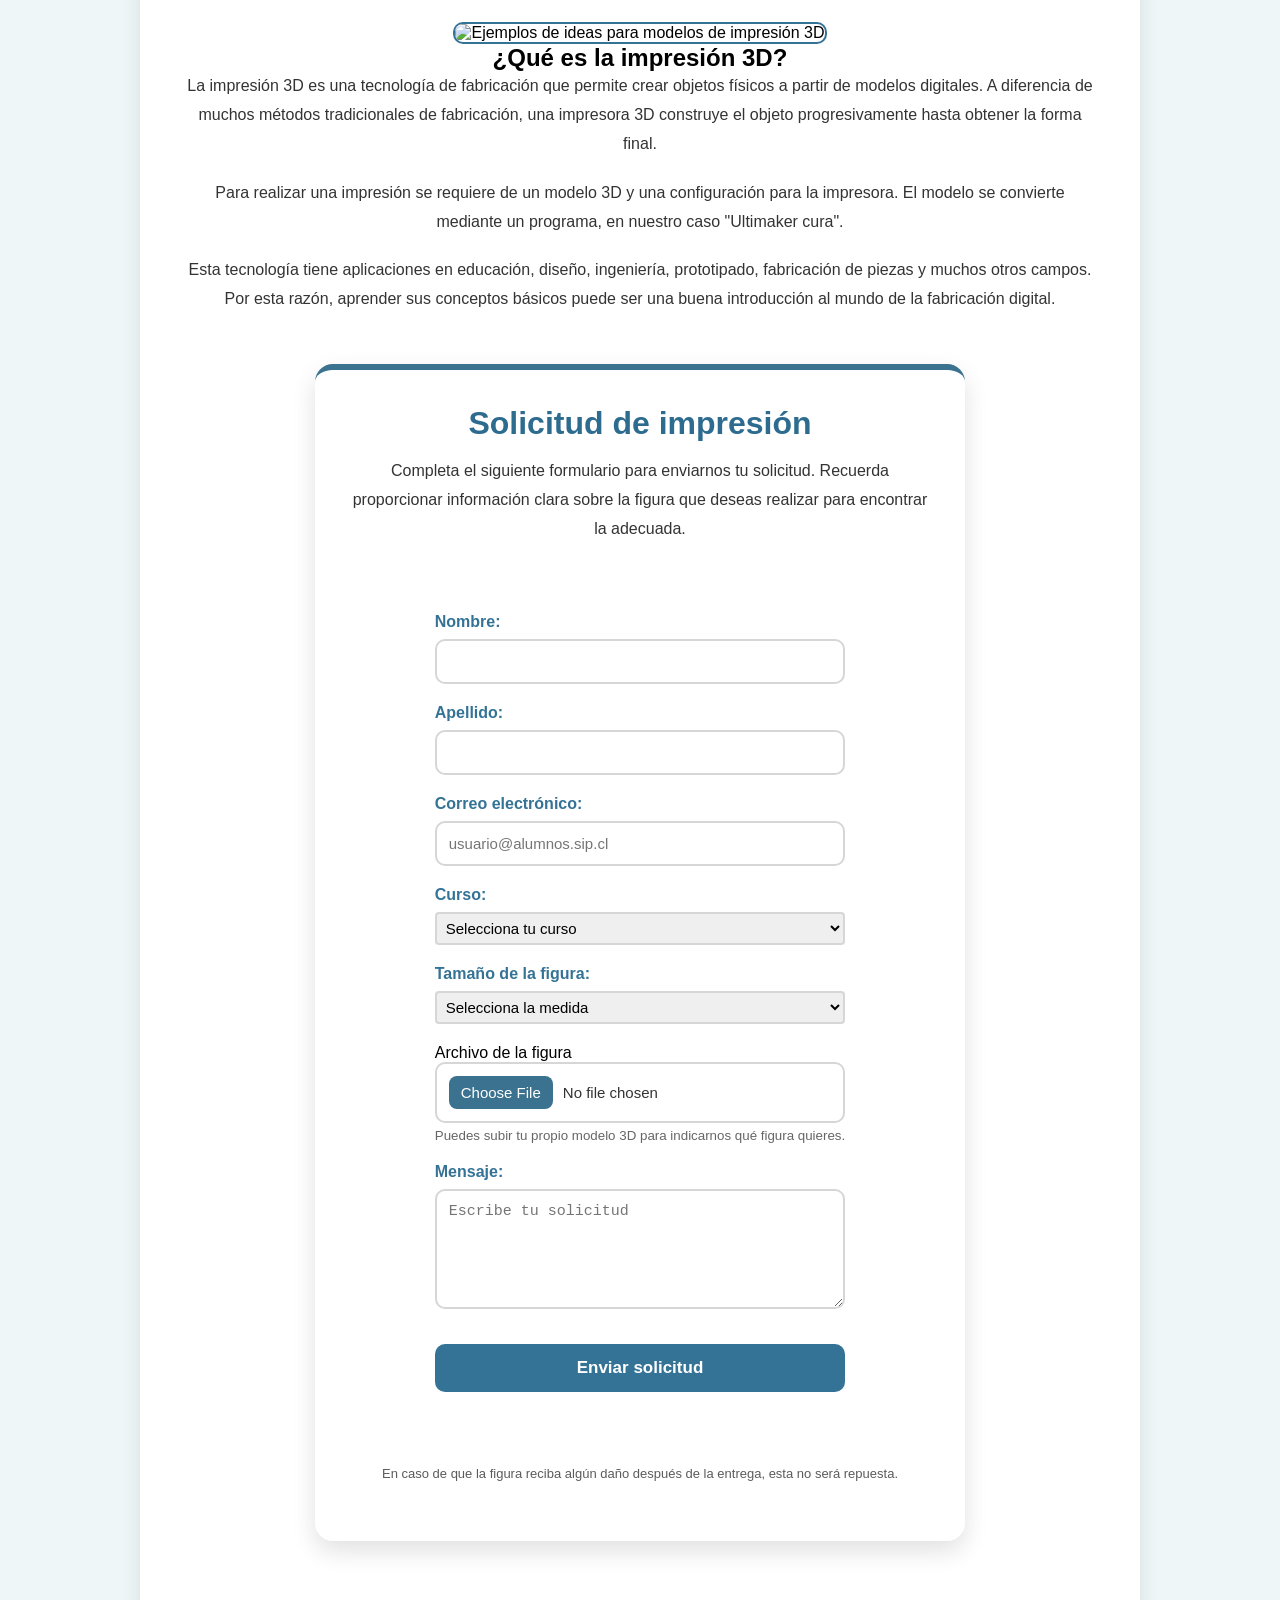
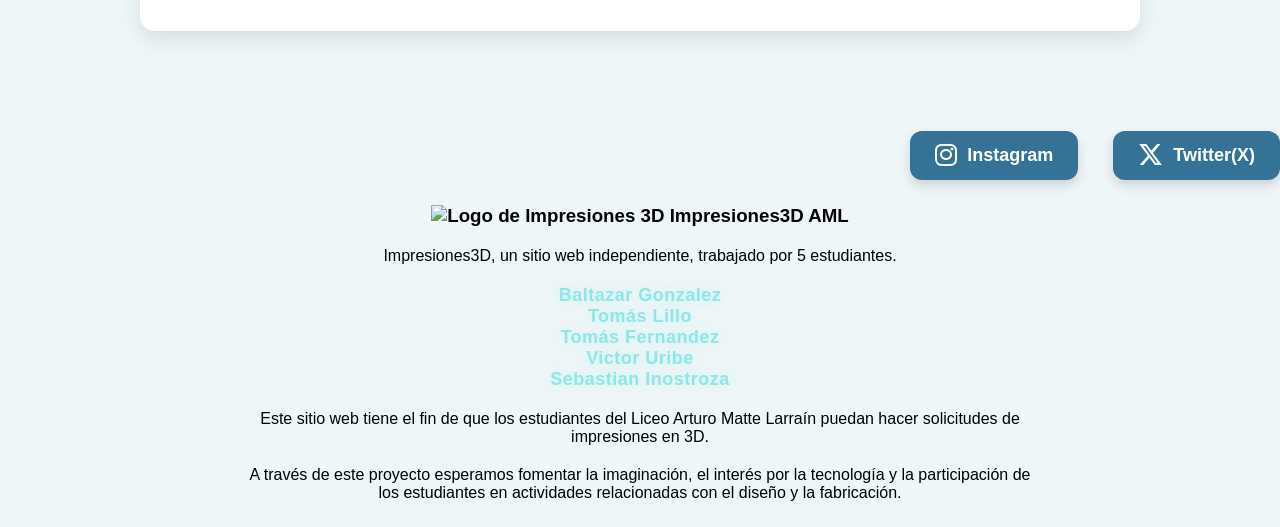
==== commit 71a90eb9: "when, estas aburrido a las 2:51 AM: XDDD" ====
--- a/index.html
+++ b/index.html
@@ -3,25 +3,18 @@
 <head>
     <meta charset="UTF-8">
     <meta name="viewport" content="width=device-width, initial-scale=1.0">
+    <meta name="description" content="Impresiones 3D AML: proyecto educativo dedicado a acercar la impresión 3D, el diseño y la fabricación digital a la comunidad estudiantil.">
     <link rel="icon" type="image/png" href="icono.png">
     <title>Impresiones 3D</title>
     <link rel="stylesheet" href="feria_Tp.css?v=999">
     <link rel="stylesheet" href="https://cdnjs.cloudflare.com/ajax/libs/font-awesome/6.7.2/css/all.min.css">
     <script async src="https://pagead2.googlesyndication.com/pagead/js/adsbygoogle.js?client=ca-pub-7620487903856300"
-     crossorigin="anonymous"></script>
+    crossorigin="anonymous"></script>
 </head>
-    <!--Socios, roles;
-        Diseño de la pagina: Baltazar Gonzalez y Victor Uribe
-        Estrucutra General: Tomás Lillo
-        Actualizacion de las figuras: Sebastian Inostroza y Tomas Fernandez
-        Revision de solicitudes: Tomás Fernandez
-        Popups js: Tomas x2 y Baltazar
-
-        Agregar Popups, Mejorar el diseño,
-    -->
+
 <body>
 
-    <header>   
+    <header>
         <nav class="navbar">
             <h2 class="titulo">
                 <a href="https://impresiones-3d-aml.web.app/">The Makers</a>
@@ -29,17 +22,16 @@
             <ul class="menu">
                 <li class="dropdown">
                     <button onclick="mostrarMensaje()" class="introduccion">
-                        Introduccion a nuestro proyecto
+                        Introducción a nuestro proyecto
                     </button>
-                    <!--Tomy tu haras este apartado del comentario en la pagina-->
-                    <script>
-                        function mostrarMensaje(){
-                            alert("Bienvenidos a nuestra página sobre impresiones 3D, un proyecto que busca acercar a los estudiantes a la tecnología y el diseño. Aquí podrás solicitar impresiones 3D..")
-                        }
+                    <script> 
+                        function mostrarMensaje(){ alert("Bienvenidos a nuestra página sobre impresiones 3D, un proyecto que busca acercar a los estudiantes a la tecnología, el diseño y la fabricación digital. Aquí podrás conocer nuestro proyecto, explorar nuestra galería y realizar solicitudes de impresión 3D.");}
                     </script>
                 </li>
                 <li class="dropdown">
-                    <a href="https://tks-grey.github.io/Impresiones_3D-Gallery/">Nuestra galeria</a>
+                    <a href="https://tks-grey.github.io/Impresiones_3D-Gallery/">
+                        Nuestra galería
+                    </a>
                 </li>
                 <li class="dropdown">
                     <button id="btnBajar">Hacer solicitud</button>
@@ -60,7 +52,6 @@
                         <input type="text" id="apellido" placeholder="Primer apellido">
                         <input type="email" id="email" placeholder="Correo electrónico">
                         <input type="password" id="password" placeholder="Contraseña">
-
                         <button id="btnLogin">
                             Iniciar sesión
                         </button>
@@ -78,66 +69,200 @@
             </ul>
         </nav>
     </header>
+
+
     <div class="centroa">
         <section class="co">
-            <h1>¿Sobre que es nuestro proyecto?</h1>
+            <h1>¿Sobre qué es nuestro proyecto?</h1>
+            <p class="intro-text">
+                Impresiones 3D AML es un proyecto educativo creado para acercar la fabricación digital
+                y el diseño tridimensional a la comunidad estudiantil. Nuestra idea es que una propuesta
+                digital pueda convertirse en un objeto físico mediante el uso de tecnologías de impresión 3D.
+            </p>
             <p>
-                Consiste en la impresion de modelos 3D, esto con el fin de que la comunidad educativa
-                (principalmente estudiantes) tengan la oportunidad de materializar sus propias ideas. 
-                Esto con el fin de fomentar la imaginacion de futuros diseñadores 3D o aficionados a la impresion 3D. 
-            </p>
+                El proyecto está pensado principalmente para estudiantes que quieran conocer mejor el mundo
+                del modelado 3D, experimentar con nuevas ideas o solicitar la fabricación de una figura.
+                Además de producir modelos, buscamos que el proceso sirva como una oportunidad para aprender,
+                desarrollar la creatividad y descubrir nuevas posibilidades de diseño.
+            </p>
+            <div class="info-grid">
+                <article class="info-card">
+                    <div class="info-icon">
+                        <i class="fa-solid fa-cube"></i>
+                    </div>
+                    <h2>Diseño y modelos 3D</h2>
+                    <p>
+                        Trabajamos con modelos tridimensionales que pueden convertirse en piezas físicas.
+                        Dependiendo del modelo, se revisan sus características antes de preparar una impresión.
+                    </p>
+                </article>
+
+                <article class="info-card">
+                    <div class="info-icon">
+                        <i class="fa-solid fa-lightbulb"></i>
+                    </div>
+                    <h2>Aprender creando</h2>
+                    <p>
+                        La impresión 3D permite comprender de forma práctica cómo una idea pasa desde un
+                        archivo digital hasta un objeto. Esto puede despertar el interés por el diseño,
+                        la tecnología y la fabricación digital.
+                    </p>
+                </article>
+
+                <article class="info-card">
+                    <div class="info-icon">
+                        <i class="fa-solid fa-users"></i>
+                    </div>
+                    <h2>Proyecto para estudiantes</h2>
+                    <p>
+                        El sitio está orientado a la comunidad educativa del Liceo Arturo Matte Larraín.
+                        Las solicitudes se realizan mediante el formulario disponible en esta página.
+                    </p>
+                </article>
+            </div>
+
+            <section class="contenido-seccion">
+                <h2>¿Cómo funciona una solicitud?</h2>
+                <p>
+                    Para solicitar una impresión, primero debes tener una idea o un modelo que quieras
+                    materializar. Luego puedes completar el formulario indicando tus datos, curso,
+                    tamaño deseado y una descripción de la figura.
+                </p>
+                <div class="pasos-grid">
+                    <article class="paso">
+                        <span>1</span>
+                        <h3>Prepara tu idea</h3>
+                        <p>
+                            Piensa qué figura quieres tener.
+                        </p>
+
+                    </article>
+                    <article class="paso">
+                        <span>2</span>
+                        <h3>Envía la solicitud</h3>
+                        <p>
+                            Completa el formulario con la información necesaria para tu pedido.
+                        </p>
+                    </article>
+                    <article class="paso">
+                        <span>3</span>
+                        <h3>Revisión del modelo</h3>
+                        <p>
+                            La solicitud sera revisada para comprobar que el modelo sea adecuado para imprimir.
+                        </p>
+                    </article>
+                    <article class="paso">
+                        <span>4</span>
+                        <h3>Producción</h3>
+                        <p>
+                            Ya comprobado el modelo, se procedera a la impresión y al contacto con el usuario.
+                        </p>
+                    </article>
+                </div>
+            </section>
+
+            <section class="contenido-seccion">
+                <h2>¿Qué puedes encontrar en nuestra galería?</h2>
+                <p>
+                    En <strong>Nuestra galería</strong> mostramos modelos que hemos producido y otros que
+                    se encuentran en proceso de producción.
+                </p>
+                <p>
+                    Modelos 3D interactivos para que puedas observar una figura desde 
+                    diferentes ángulos y comprender su forma a detalle, para apreciar si es el modelo que deseas.
+                </p>
+            </section>
 
             <div class="repe">
-                <img class="imagen" src="https://http2.mlstatic.com/D_NQ_NP_885641-MLC81786860502_012025-O.webp" alt="Figurita">
-                <img class="imagen" src="https://tufigura3d.com/wp-content/uploads/2021/03/Impresion-3D-filamento-vs-resina-scaled.jpg" alt="Figurita">
-                <img class="imagen" src="https://dl2.myminifactory.com/object-assets/5f91a4d61d4a1/images/img-20201103-192004.jpg" alt="Figurita">
+                <img class="imagen"src="https://http2.mlstatic.com/D_NQ_NP_885641-MLC81786860502_012025-O.webp"alt="Ejemplo de figura realizada mediante impresión 3D">
+                <img
+                    class="imagen"
+                    src="https://tufigura3d.com/wp-content/uploads/2021/03/Impresion-3D-filamento-vs-resina-scaled.jpg"
+                    alt="Ejemplo de impresión 3D con diferentes materiales"
+                >
+
+                <img
+                    class="imagen"
+                    src="https://dl2.myminifactory.com/object-assets/5f91a4d61d4a1/images/img-20201103-192004.jpg"
+                    alt="Ejemplo de modelo tridimensional"
+                >
+
             </div>
-            <br>
-            <p>
-                Aqui algunas pequeñas muestras de la variedad de figuras que podemos lograr con las impresiones 3D
-            </p>
-            <br>
-            <img class="long-imagen" src="https://www.impresoras3d.com/wp-content/uploads/2022/06/Portada-ideas-Pokemon-1400x735.jpg" alt="Figura">
-            <div id="seccionFormulario" class="contenedorbase">
-                <h2 class="soli">Solicitud</h2>
+
+
+            <section class="contenido-seccion muestra-seccion">
+
+                <h2>Ejemplos de impresión 3D</h2>
+
+                <p>
+                    A continuación puedes ver algunas referencias visuales relacionadas con la impresión 3D.
+                    La apariencia final de una pieza depende del modelo, sus dimensiones, la configuración de
+                    impresión y el material utilizado.
+                </p>
+
+            </section>
+
+
+            <img
+                class="long-imagen"
+                src="https://www.impresoras3d.com/wp-content/uploads/2022/06/Portada-ideas-Pokemon-1400x735.jpg"
+                alt="Ejemplos de ideas para modelos de impresión 3D"
+            >
+
+
+            <section class="contenido-seccion">
+
+                <h2>¿Qué es la impresión 3D?</h2>
+                <p>
+                    La impresión 3D es una tecnología de fabricación que permite crear objetos físicos
+                    a partir de modelos digitales. A diferencia de muchos métodos tradicionales de fabricación,
+                    una impresora 3D construye el objeto progresivamente hasta obtener la forma final.
+                </p>
+                <p>
+                    Para realizar una impresión se requiere de un modelo 3D y una
+                    configuración para la impresora. El modelo se convierte mediante un programa,
+                    en nuestro caso "Ultimaker cura".
+                </p>
+                <p>
+                    Esta tecnología tiene aplicaciones en educación, diseño, ingeniería, prototipado,
+                    fabricación de piezas y muchos otros campos. Por esta razón, aprender sus conceptos
+                    básicos puede ser una buena introducción al mundo de la fabricación digital.
+                </p>
+            </section>
+
+            <section id="seccionFormulario" class="contenedorbase">
+                <h2 class="soli">Solicitud de impresión</h2>
+                <p>
+                    Completa el siguiente formulario para enviarnos tu solicitud. Recuerda proporcionar
+                    información clara sobre la figura que deseas realizar para encontrar la adecuada.
+                </p>
                 <main>
-                    <form action="https://formsubmit.co/impresiones3daml@gmail.com" method="POST"
-                    onsubmit="if(!this.email.value.endsWith('@alumnos.sip.cl'))
-                    { alert('Error: Usa tu correo institucional'); return false; }">
+                    <form action="https://formsubmit.co/impresiones3daml@gmail.com" method="POST" enctype="multipart/form-data" onsubmit="if(!this.email.value.endsWith('@alumnos.sip.cl')) { alert('Error: Usa tu correo institucional'); return false; }">
                         <input type="hidden" name="_captcha" value="false">
                         <input type="hidden" name="_template" value="table">
                         <input type="hidden" name="_next" value="https://impresiones-3d-aml.web.app/">
-
-                        <div class="nombe">
-                            <span>Nombre: </span>
-                            <input type="text" name="nombre" required
-                            autocapitalize="words" autocomplete="off">
-                        </div>
-
-                        <div class="nombe">
-                            <span>Apellido: </span>
-                            <input type="text" name="apellido" required
-                            autocapitalize="words" autocomplete="off">
-                        </div>
-
-                        <div class="nombe">
-                            <span>Correo electrónico: </span>
-                             <input type="email" name="email"
-                              required autocapitalize="none" 
-                              autocomplete="off" 
-                              placeholder="usuario@alumnos.sip.cl">
-                        </div>
-
-                        <div class="nombe">
-                            <span>Curso: </span>
+                        <div class="nombe">
+                            <span>Nombre:</span>
+                            <input type="text" name="nombre" required autocapitalize="words" autocomplete="off">
+                        </div>
+                        <div class="nombe">
+                            <span>Apellido:</span>
+                            <input type="text" name="apellido" required autocapitalize="words" autocomplete="off">
+                        </div>
+                        <div class="nombe">
+                            <span>Correo electrónico:</span>
+                            <input type="email" name="email" required autocapitalize="none" autocomplete="off" placeholder="usuario@alumnos.sip.cl">
+                        </div>
+                        <div class="nombe">
+                            <span>Curso:</span>
                             <select name="curso" required style="width: 100%; padding: 5px; border-radius: 4px;">
                                 <option value="" disabled selected>Selecciona tu curso</option>
-                                <option value="7°A Basico">7°A Basico</option>
-                                <option value="7°B Basico">7°B Basico</option>
-                                <option value="7°C Basico">7°C Basico</option>
-                                <option value="8°A Basico">8°A Basico</option>
-                                <option value="8°B Basico">8°B Basico</option>
-                                <option value="8°C Basico">8°C Basico</option>
+                                <option value="7°A Basico">7°A Básico</option>
+                                <option value="7°B Basico">7°B Básico</option>
+                                <option value="7°C Basico">7°C Básico</option>
+                                <option value="8°A Basico">8°A Básico</option>
+                                <option value="8°B Basico">8°B Básico</option>
+                                <option value="8°C Basico">8°C Básico</option>
                                 <option value="I°A Medio">I°A Medio</option>
                                 <option value="I°B Medio">I°B Medio</option>
                                 <option value="I°C Medio">I°C Medio</option>
@@ -152,56 +277,50 @@
                                 <option value="IV°C Medio">IV°C Medio</option>
                             </select>
                         </div>
-
-                        <div class="nombe">
-                            <span>Tamañao de la figura: </span>
-                            <select name="curso" required style="width: 100%; padding: 5px; border-radius: 4px;">
+                        <div class="nombe">
+                            <span>Tamaño de la figura:</span>
+                            <select name="tamano" required style="width: 100%; padding: 5px; border-radius: 4px;">
                                 <option value="" disabled selected>Selecciona la medida</option>
-                                <option value="Figura 5Cm">5cm</option>
-                                <option value="Figura 7Cm">7cm</option>
-                                <option value="Figura 9Cm">9cm</option>
-                                <option value="Figura 11Cm">11cm</option>
-                                <option value="Figura 13Cm">13cm</option>
-                                <option value="Figura 15Cm">15cm</option>
+                                <option value="Figura 5Cm">5 cm</option>
+                                <option value="Figura 7Cm">7 cm</option>
+                                <option value="Figura 9Cm">9 cm</option>
+                                <option value="Figura 11Cm">11 cm</option>
+                                <option value="Figura 13Cm">13 cm</option>
+                                <option value="Figura 15Cm">15 cm</option>
                             </select>
                         </div>
-                        
-                        <div class="nombe">
-                            <label for="archivoFigura">
-                                Archivo de la figura
-                            </label>
-
-                            <input
-                                type="file"
-                                id="archivoFigura"
-                                name="archivoFigura"
-                                accept=".stl,.obj,.3mf,.glb,.gltf,.zip"
-                            >
-
+                        <div class="nombe">
+                            <label for="archivoFigura">Archivo de la figura</label>
+                            <input type="file" id="archivoFigura" name="attachment" accept=".stl,.obj,.3mf,.glb,.gltf,.zip,.gcode">
                             <small>
                                 Puedes subir tu propio modelo 3D para indicarnos qué figura quieres.
                             </small>
-                        </div>
-                        <div class="nombe"> 
-                            <span>Mensaje:</span> 
+                         </div>
+                        <div class="nombe">
+                            <span>Mensaje:</span>
                             <textarea name="mensaje" rows="4" placeholder="Escribe tu solicitud" required></textarea>
-                         </div>
-                        <button class="sube" type="submit">Enviar</button>
+                        </div>
+                        <button class="sube" type="submit">
+                            Enviar solicitud
+                        </button>
                     </form>
                 </main>
-                <br> 
-                <p class="difuminado"> (En dado caso de que la figura reciba algun daño post entrega, esta no sera repuesta.) </p>                 
-             </div>
+                <p class="difuminado">
+                    En caso de que la figura reciba algún daño después de la entrega,
+                    esta no será repuesta.
+                </p>
+            </section>
         </section>
     </div>
+
     <script>
-        document.addEventListener('DOMContentLoaded', () =>{
+        document.addEventListener('DOMContentLoaded', () => {
             const boton = document.getElementById('btnBajar');
             const destino = document.getElementById('seccionFormulario');
             if (boton && destino) {
                 boton.addEventListener('click', () => {
-                    destino.scrollIntoView({ 
-                        behavior: 'smooth' 
+                    destino.scrollIntoView({
+                        behavior: 'smooth'
                     });
                 });
             }
@@ -209,62 +328,63 @@
     </script>
 
     <script>
-        document.addEventListener('DOMContentLoaded', () =>{
+        document.addEventListener('DOMContentLoaded', () => {
             const boton = document.getElementById('parteRedes');
             const destino = document.getElementById('redes');
             if (boton && destino) {
                 boton.addEventListener('click', () => {
-                    destino.scrollIntoView({ 
-                        behavior: 'smooth' 
+                    destino.scrollIntoView({
+                        behavior: 'smooth'
                     });
                 });
             }
         });
     </script>
-    <div id="redes" class="redes"> 
-        <a href="https://www.instagram.com/impresiones3daml?igsh=d2w1azA0MWZxMmtx" target="_blank" class="red-btn instagram"> <i class="fa-brands fa-instagram"></i> Instagram </a>
-        <a href="https://x.com/impesiones3DAML" target="_blank" class="red-btn twitter"> <i class="fa-brands fa-x-twitter"></i> Twitter(X) </a> 
+
+    <div id="redes" class="redes">
+        <a href="https://www.instagram.com/impresiones3daml?igsh=d2w1azA0MWZxMmtx" target="_blank" class="red-btn instagram">
+            <i class="fa-brands fa-instagram"></i>
+            Instagram
+        </a>
+
+
+        <a href="https://x.com/impesiones3DAML" target="_blank" class="red-btn twitter">
+            <i class="fa-brands fa-x-twitter"></i>
+            Twitter(X)
+        </a>
     </div>
+
     <footer>
-    <div id="datos" class="datos">
-
-        <h3>
-            <img src="icono.png">
-            Impresiones3D AML
-        </h3>
-
-        <p>
-            Bienvenidos a Impresiones3D, un sitio web independiente,
-            trabajado y programado por 5 estudiantes:
-        </p>
-
-        <div class="nombres">
-            <p>Baltazar Gonzalez</p>
-            <p>Tomás Lillo</p>
-            <p>Tomás Fernandez</p>
-            <p>Victor Uribe</p>
-            <p>Sebastian Inostroza</p>
+        <div id="datos" class="datos">
+            <h3>
+                <img src="icono.png" alt="Logo de Impresiones 3D">
+                Impresiones3D AML
+            </h3>
+
+            <p>
+                Impresiones3D, un sitio web independiente,
+                trabajado por 5 estudiantes.
+            </p>
+            <div class="nombres">
+                <p>Baltazar Gonzalez</p>
+                <p>Tomás Lillo</p>
+                <p>Tomás Fernandez</p>
+                <p>Victor Uribe</p>
+                <p>Sebastian Inostroza</p>
+            </div>
+            <p>
+                Este sitio web tiene el fin de que los estudiantes del
+                Liceo Arturo Matte Larraín puedan hacer solicitudes
+                de impresiones en 3D.
+            </p>
+            <p>
+                A través de este proyecto esperamos fomentar la
+                imaginación, el interés por la tecnología y la
+                participación de los estudiantes en actividades
+                relacionadas con el diseño y la fabricación.
+            </p>
         </div>
-
-        <p>
-            Este sitio web tiene el fin de que los estudiantes del
-            liceo Arturo Matte Larrain puedan hacer solicitudes
-            de impresiones en 3D.
-        </p>
-        <p>
-            El sitio web cuenta con una galeria
-            propia en la cual estan los modelos que hemos producido,
-            y los que estan en produccion, para que los usuarios puedan
-            ver a detalle cómo son las figuras.
-        </p>
-        <p>
-            El sitio web cuenta con una galeria
-            propia en la cual estan los modelos que hemos producido,
-            y los que estan en produccion, para que los usuarios puedan
-            ver a detalle cómo son las figuras.
-        </p>
-    </div>
-</footer>
+    </footer>
     <script type="module" src="nosexd.js"></script>
     <script type="module" src="login.js"></script>
 </body>
--- a/feria_Tp.css
+++ b/feria_Tp.css
@@ -325,13 +325,12 @@
 
 .redes{
     display:flex;
-    justify-content:flex-end;
+    justify-content:right;
     align-items:center;
-    margin-top:-5%;
-    margin-right:20px;
-    gap: 3%;
-}
-
+    gap:35px; 
+    width:100%; 
+    position:relative;
+ }
 
 .red-btn{
     display:flex;
@@ -539,34 +538,40 @@
     color:#a0aec0;
 }
 
-/* =================================================
-   MODO OSCURO
-   Solo se aplica cuando body tiene .modo-oscuro
-================================================= */
+.datos{
+    display: flex;
+    flex-direction: column;
+    align-items: center;
+    gap: 20px;
+    width: 80%;
+    max-width: 800px;
+    margin: 0 auto;
+    text-align: center;
+}
+.nombres {
+    color: rgb(141, 231, 231);
+    font-size: 18px;
+    font-weight: 600;
+    font-family: Arial, sans-serif;
+    letter-spacing: 0.5px;
+    text-shadow: 0 0 8px rgba(141, 231, 231, 0.35);
+
+}
 
 body.modo-oscuro{
     background:#1e222a;
     color:#e0e6ed;
 }
 
-
-/* HEADER */
-
 body.modo-oscuro header{
     background:#253342;
 }
-
-
-/* TITULO */
 
 body.modo-oscuro .titulo:hover{
     color:#b8e1ff;
     text-shadow:0 0 10px #52796f;
 }
 
-
-/* MENU */
-
 body.modo-oscuro .menu a,
 body.modo-oscuro .menu button{
     color:#e0e6ed;
@@ -577,16 +582,10 @@
     color:#b8e1ff;
 }
 
-
-/* INTRODUCCION */
-
 body.modo-oscuro .introduccion{
     background-color:#253342;
     color:#ffffff;
 }
-
-
-/* SUBMENUS */
 
 body.modo-oscuro .sub{
     background:#2d3748;
@@ -602,9 +601,6 @@
     background:#3a4a5e;
 }
 
-
-/* CONTENIDO PRINCIPAL */
-
 body.modo-oscuro .co{
     background:#28303d;
     box-shadow:0 8px 20px rgba(0,0,0,.4);
@@ -617,9 +613,6 @@
 body.modo-oscuro .co p{
     color:#c5d1de;
 }
-
-
-/* FORMULARIO */
 
 body.modo-oscuro .contenedorbase{
     background:#232a34;
@@ -631,17 +624,11 @@
     color:#b8e1ff;
 }
 
-
-/* IMAGENES */
-
 body.modo-oscuro .imagen,
 body.modo-oscuro .long-imagen{
     border:2px solid #4a6fa5;
 }
 
-
-/* BOTON ENVIAR */
-
 body.modo-oscuro .sube{
     background:#4a6fa5;
     color:#ffffff;
@@ -651,9 +638,6 @@
     background:#3b5984;
     box-shadow:0 8px 15px rgba(0,0,0,.3);
 }
-
-
-/* CAMPOS DEL FORMULARIO */
 
 body.modo-oscuro .nombe span{
     color:#b8e1ff;
@@ -674,9 +658,6 @@
     box-shadow:0 0 10px rgba(123,154,204,.3);
 }
 
-
-/* TEXTOS */
-
 body.modo-oscuro .soli{
     color:#b8e1ff;
 }
@@ -688,9 +669,6 @@
 body.modo-oscuro .nada{
     background:#253342;
 }
-
-
-/* BOTONES REDES */
 
 body.modo-oscuro .red-btn{
     background:#4a6fa5;
@@ -700,9 +678,6 @@
 body.modo-oscuro .red-btn:hover{
     box-shadow:0 10px 20px rgba(0,0,0,.4);
 }
-
-
-/* LOGIN */
 
 body.modo-oscuro .btn-login{
     background-color:#4a6fa5;
@@ -750,11 +725,6 @@
     color:#b8e1ff;
 }
 
-
-/* =========================
-   SELECCIONAR ARCHIVO
-========================= */
-
 body.modo-oscuro #archivoFigura{
     background:#1e242d;
     color:#e0e6ed;
@@ -777,10 +747,6 @@
 body.modo-oscuro small{
     color:#a0aec0;
 }
-
-/* =========================
-   DISEÑO PARA TELEFONOS
-========================= */
 
 @media (max-width: 768px) {
 
@@ -796,14 +762,12 @@
         gap: 10px;
     }
 
-    /* TITULO */
     .titulo{
         font-size: 28px;
         width: 100%;
         text-align: center;
     }
 
-    /* MENU */
     .menu{
         display: flex;
         flex-direction: row !important;
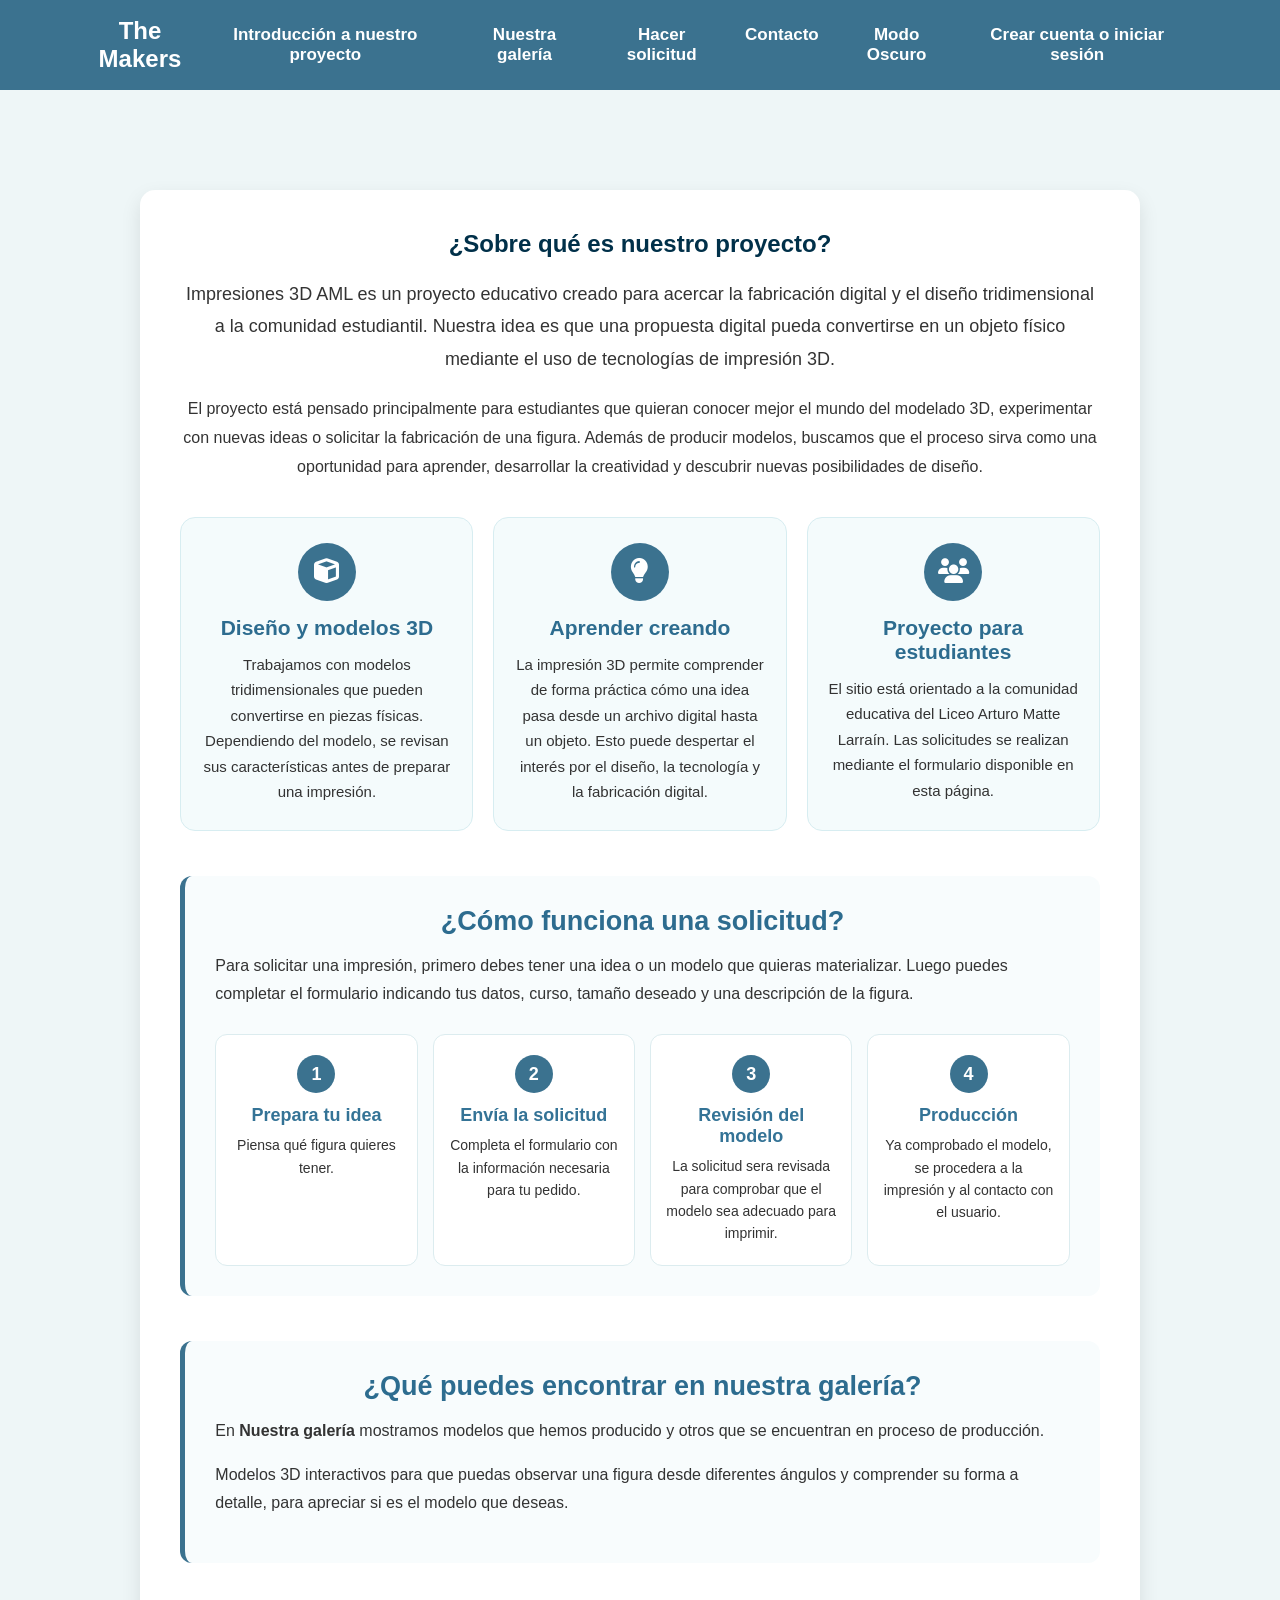
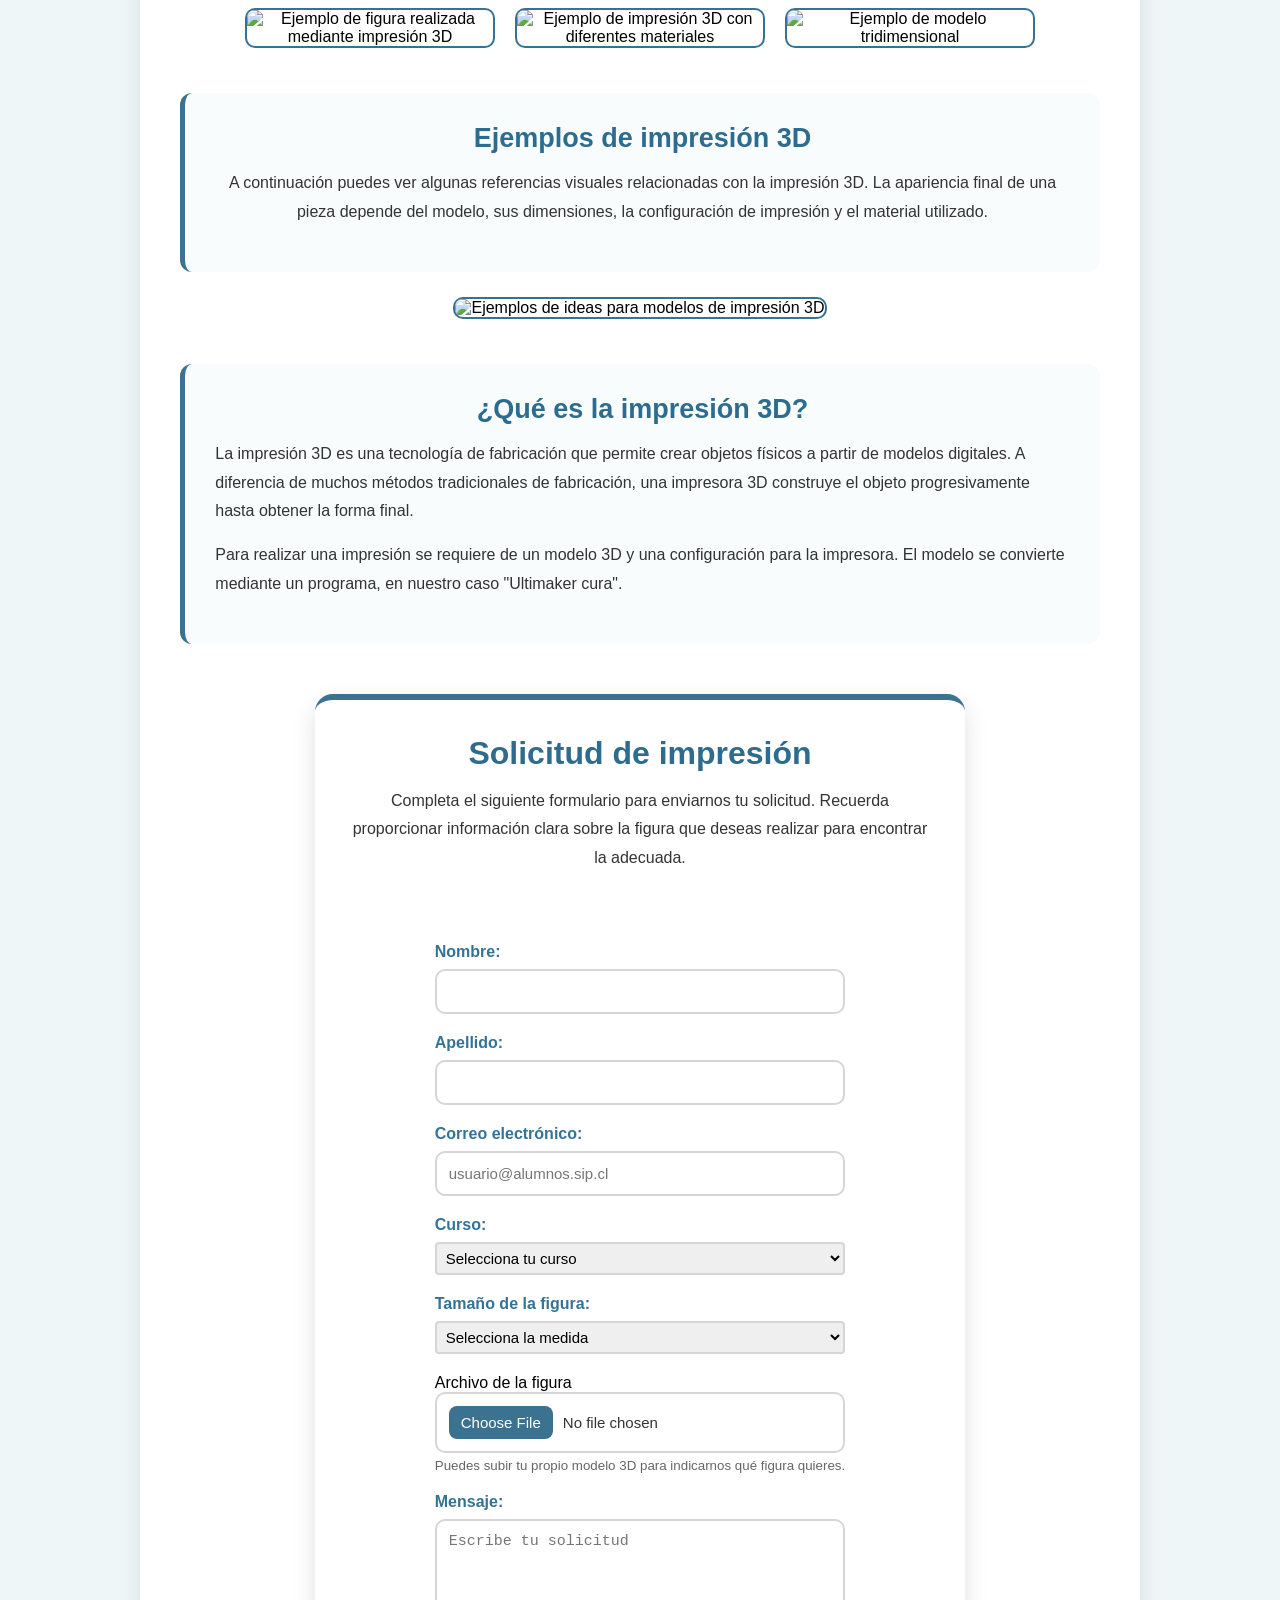
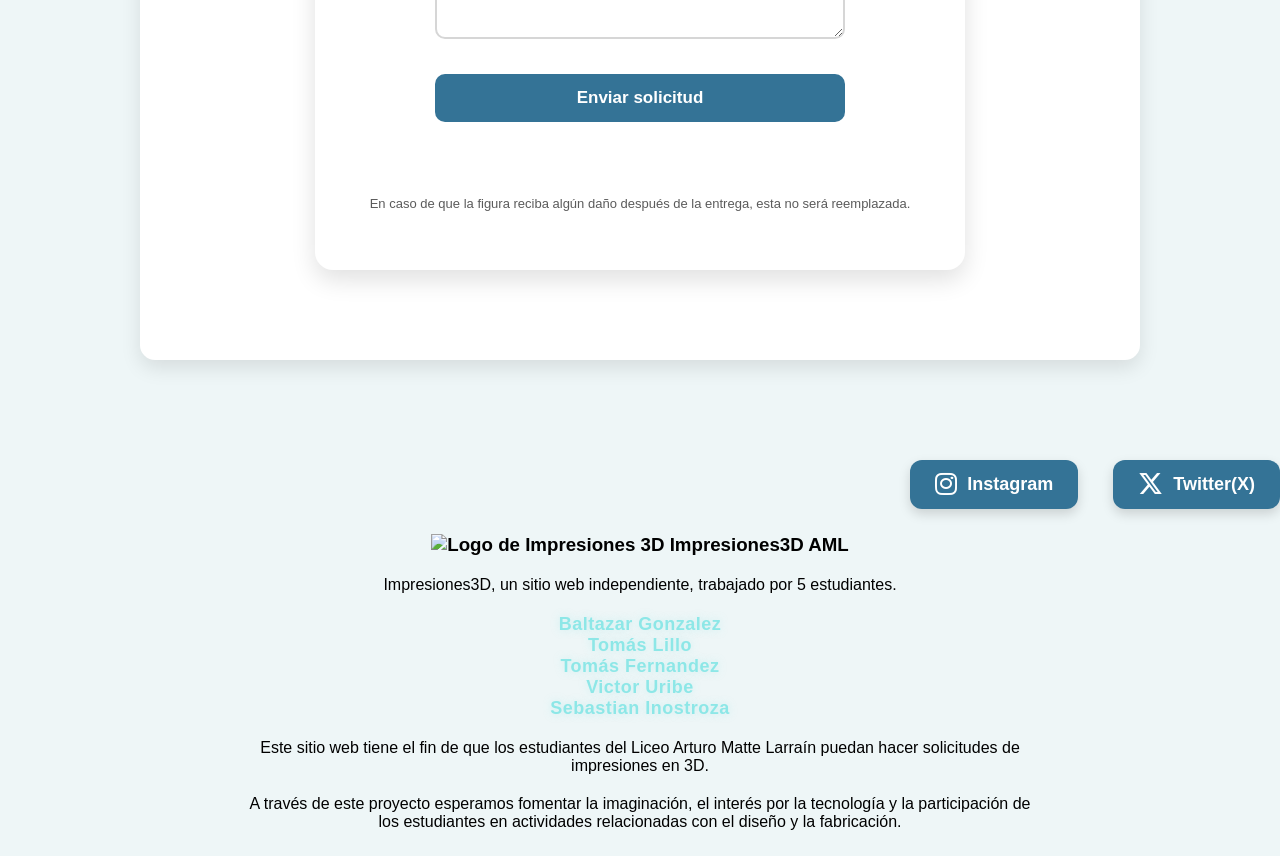
==== commit bc0f4d20: "when, son las 22:!6" ====
--- a/index.html
+++ b/index.html
@@ -223,11 +223,6 @@
                     configuración para la impresora. El modelo se convierte mediante un programa,
                     en nuestro caso "Ultimaker cura".
                 </p>
-                <p>
-                    Esta tecnología tiene aplicaciones en educación, diseño, ingeniería, prototipado,
-                    fabricación de piezas y muchos otros campos. Por esta razón, aprender sus conceptos
-                    básicos puede ser una buena introducción al mundo de la fabricación digital.
-                </p>
             </section>
 
             <section id="seccionFormulario" class="contenedorbase">
@@ -307,7 +302,7 @@
                 </main>
                 <p class="difuminado">
                     En caso de que la figura reciba algún daño después de la entrega,
-                    esta no será repuesta.
+                    esta no será reemplazada.
                 </p>
             </section>
         </section>
--- a/feria_Tp.css
+++ b/feria_Tp.css
@@ -874,3 +874,168 @@
         max-width: 300px;
     }
 }
+
+/* ===== CONTENIDO INFORMATIVO ===== */
+
+.intro-text{
+    font-size:18px;
+}
+
+.info-grid{
+    display:grid;
+    grid-template-columns:repeat(3,1fr);
+    gap:20px;
+    margin:35px 0;
+}
+
+.info-card{
+    background:#f4fbfc;
+    border:1px solid #d7edf1;
+    border-radius:15px;
+    padding:25px 20px;
+    text-align:center;
+    transition:.3s;
+}
+
+.info-card:hover{
+    transform:translateY(-5px);
+    box-shadow:0 8px 18px rgba(0,0,0,.1);
+}
+
+.info-icon{
+    width:58px;
+    height:58px;
+    margin:0 auto 15px;
+    display:flex;
+    align-items:center;
+    justify-content:center;
+    border-radius:50%;
+    background:#3b728f;
+    color:white;
+    font-size:25px;
+}
+
+.info-card h2{
+    color:#2d6c8f;
+    font-size:21px;
+    margin-bottom:12px;
+}
+
+.info-card p{
+    font-size:15px;
+    line-height:1.7;
+    margin-bottom:0;
+}
+
+.contenido-seccion{
+    margin:45px 0;
+    padding:30px;
+    background:#f8fcfd;
+    border-left:5px solid #3b728f;
+    border-radius:12px;
+    text-align:left;
+}
+
+.contenido-seccion h2{
+    color:#2d6c8f;
+    text-align:center;
+    margin-bottom:15px;
+    font-size:27px;
+}
+
+.contenido-seccion p{
+    margin-bottom:15px;
+}
+
+.pasos-grid{
+    display:grid;
+    grid-template-columns:repeat(4,1fr);
+    gap:15px;
+    margin-top:25px;
+}
+
+.paso{
+    background:white;
+    border:1px solid #dcecef;
+    border-radius:12px;
+    padding:20px 15px;
+    text-align:center;
+}
+
+.paso span{
+    display:flex;
+    align-items:center;
+    justify-content:center;
+    width:38px;
+    height:38px;
+    margin:0 auto 12px;
+    border-radius:50%;
+    background:#3b728f;
+    color:white;
+    font-weight:bold;
+    font-size:18px;
+}
+
+.paso h3{
+    color:#347396;
+    margin-bottom:8px;
+    font-size:18px;
+}
+
+.paso p{
+    font-size:14px;
+    line-height:1.6;
+    margin-bottom:0;
+}
+
+.muestra-seccion{
+    text-align:center;
+    margin-bottom:25px;
+}
+
+body.modo-oscuro .info-card{
+    background:#232f3d;
+    border-color:#3e5266;
+}
+
+body.modo-oscuro .info-card h2,
+body.modo-oscuro .contenido-seccion h2,
+body.modo-oscuro .paso h3{
+    color:#b8e1ff;
+}
+
+body.modo-oscuro .contenido-seccion{
+    background:#232a34;
+    border-left-color:#4a6fa5;
+}
+
+body.modo-oscuro .paso{
+    background:#28303d;
+    border-color:#3e5266;
+}
+
+@media (max-width:768px){
+    .info-grid{
+        grid-template-columns:1fr;
+        gap:15px;
+        margin:25px 0;
+    }
+
+    .contenido-seccion{
+        margin:30px 0;
+        padding:20px 15px;
+    }
+
+    .contenido-seccion h2{
+        font-size:23px;
+    }
+
+    .pasos-grid{
+        grid-template-columns:1fr;
+        gap:12px;
+    }
+
+    .intro-text{
+        font-size:17px;
+    }
+}
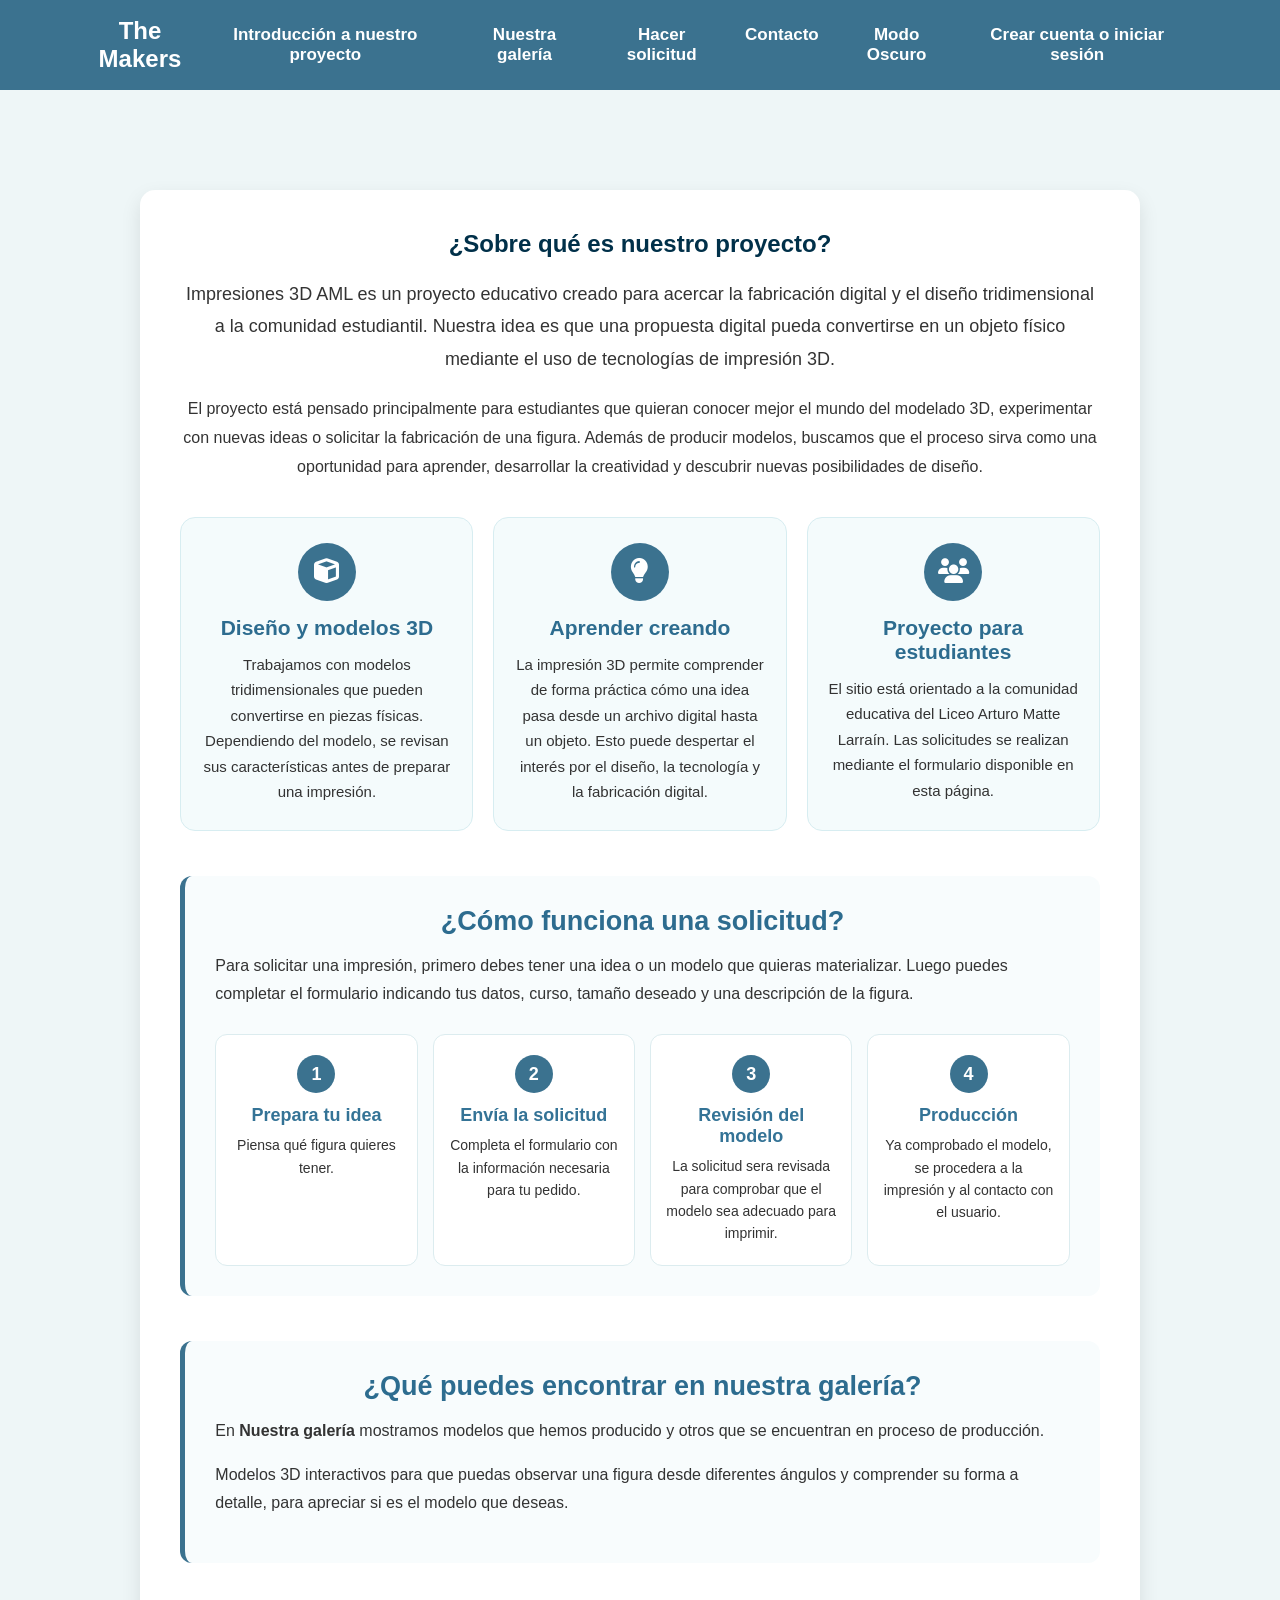
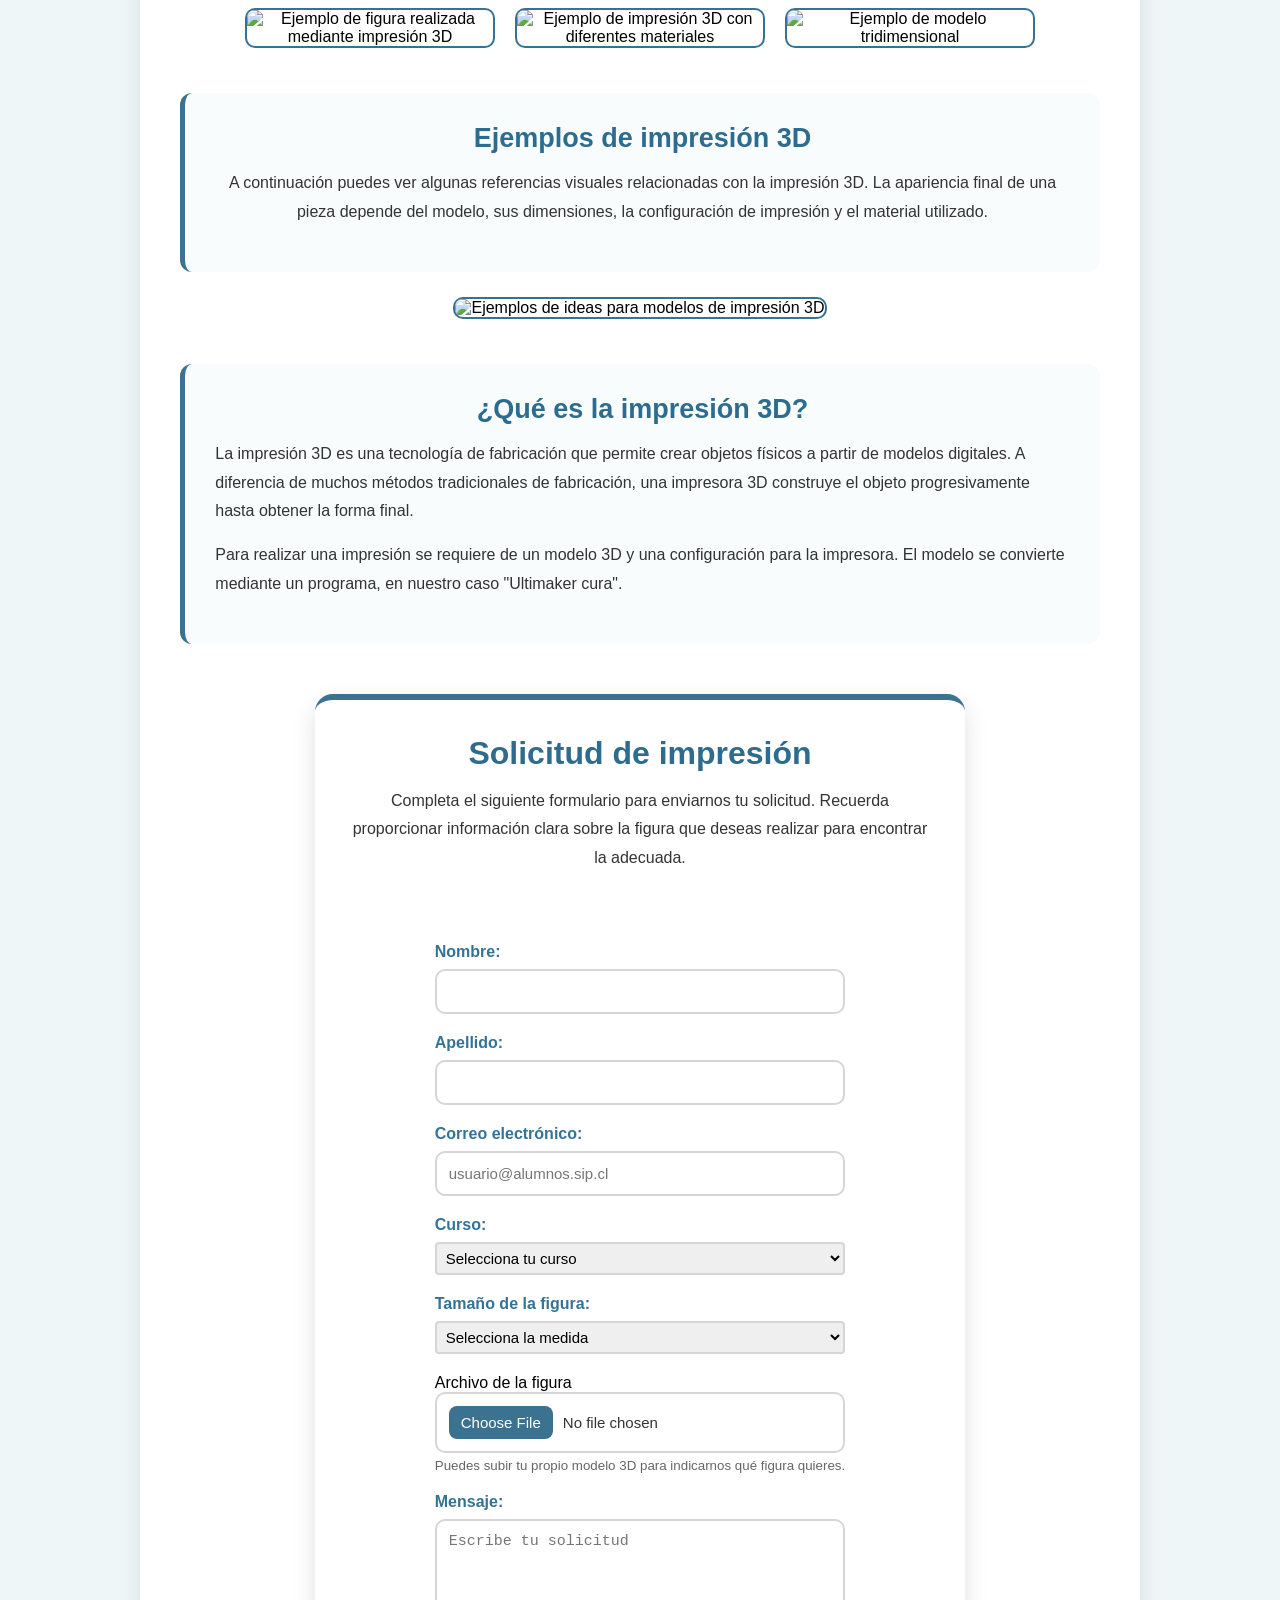
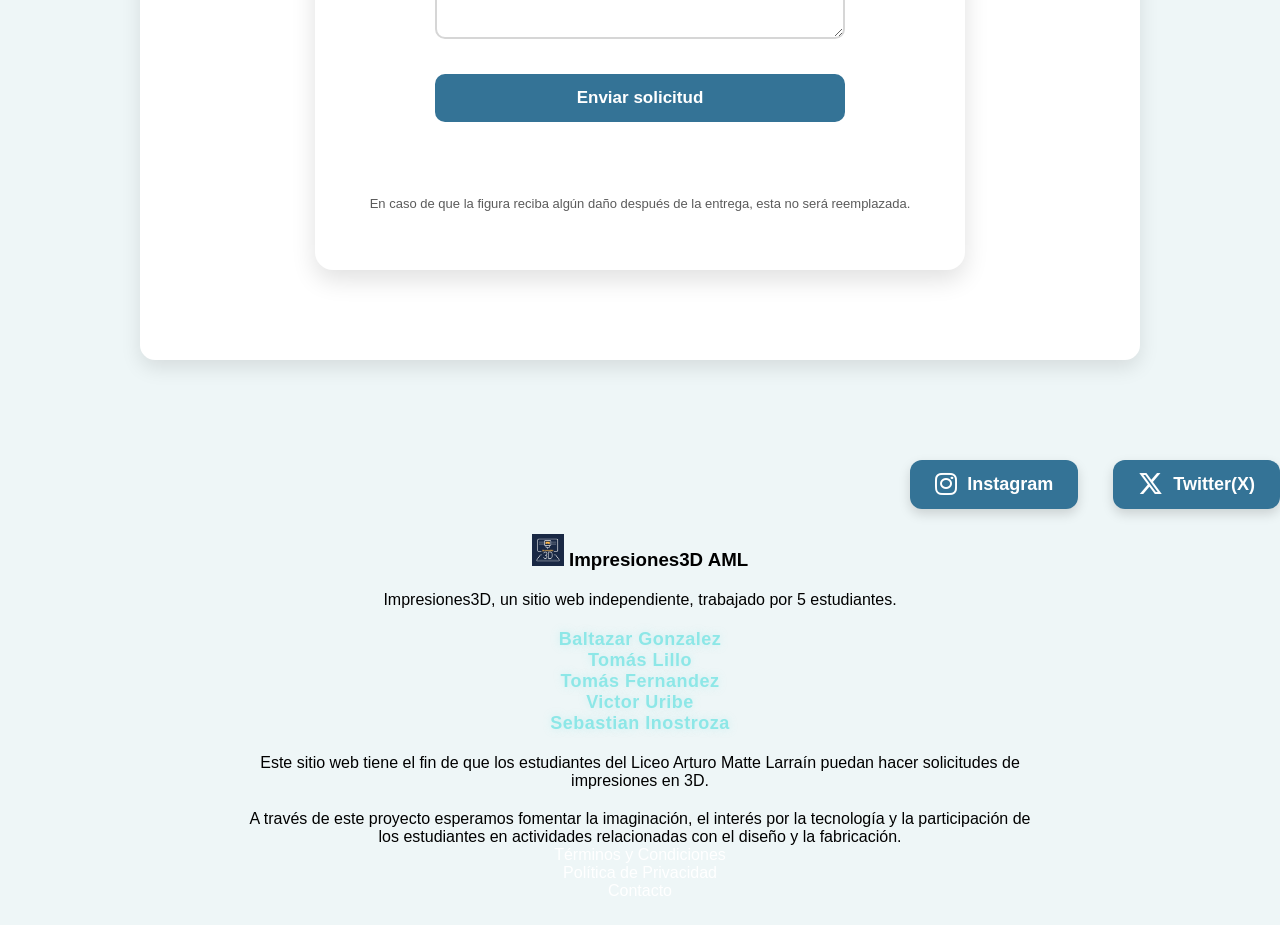
==== commit aeb60987: "Update index.html" ====
--- a/index.html
+++ b/index.html
@@ -379,6 +379,11 @@
                 relacionadas con el diseño y la fabricación.
             </p>
         </div>
+        <div>
+            <p><a href="terminos.html">Términos y Condiciones</a></p>
+            <p><a href="privacidad.html">Política de Privacidad</a></p>
+            <p><a href="contacto.html">Contacto</a></p>
+        </div>
     </footer>
     <script type="module" src="nosexd.js"></script>
     <script type="module" src="login.js"></script>
--- a/feria_Tp.css
+++ b/feria_Tp.css
@@ -748,6 +748,12 @@
     color:#a0aec0;
 }
 
+.Informacion_varia{
+    display: flex;
+    justify-content: center;
+    gap: 20px;
+    margin-top: 50px;
+}
 @media (max-width: 768px) {
 
     header{
@@ -875,7 +881,6 @@
     }
 }
 
-/* ===== CONTENIDO INFORMATIVO ===== */
 
 .intro-text{
     font-size:18px;
@@ -1039,3 +1044,227 @@
         font-size:17px;
     }
 }
+
+/* ===== de aca para abajo, es full ia XD ===== */
+
+.pagina-info{
+    width:95%;
+    max-width:1100px;
+    margin:40px auto;
+    padding:40px;
+    background:#ffffff;
+    border-radius:15px;
+    box-shadow:0 8px 20px rgba(0,0,0,.1);
+    text-align:left;
+}
+
+.pagina-info h1{
+    color:#003049;
+    text-align:center;
+    margin-bottom:30px;
+    font-size:32px;
+}
+
+.pagina-info h2{
+    color:#2d6c8f;
+    margin-top:30px;
+    margin-bottom:12px;
+    font-size:24px;
+}
+
+.pagina-info h3{
+    color:#347396;
+    margin-top:20px;
+    margin-bottom:10px;
+    font-size:19px;
+}
+
+.pagina-info p{
+    color:#333333;
+    line-height:1.8;
+    margin-bottom:15px;
+}
+
+.pagina-info ul{
+    margin:10px 0 20px 25px;
+    color:#333333;
+}
+
+.pagina-info li{
+    margin-bottom:10px;
+    line-height:1.7;
+}
+
+.pagina-info strong{
+    color:#2d6c8f;
+}
+
+.pagina-info a{
+    color:#347396;
+    font-weight:bold;
+}
+
+.pagina-info a:hover{
+    color:#2d617c;
+}
+
+.info-aviso{
+    background:#f4fbfc;
+    border-left:5px solid #3b728f;
+    padding:20px;
+    margin:25px 0;
+    border-radius:10px;
+}
+
+.info-aviso p{
+    margin-bottom:0;
+}
+
+.info-contacto{
+    display:grid;
+    grid-template-columns:repeat(2,1fr);
+    gap:20px;
+    margin-top:30px;
+}
+
+.info-contacto .info-card{
+    margin:0;
+}
+
+.info-contacto .info-card a{
+    display:inline-block;
+    margin-top:10px;
+    text-decoration:none;
+}
+
+.boton-volver{
+    display:inline-block;
+    margin-top:25px;
+    padding:12px 22px;
+    background:#347396;
+    color:#ffffff !important;
+    border-radius:10px;
+    font-weight:bold;
+    transition:.3s;
+}
+
+.boton-volver:hover{
+    background:#2d617c;
+    transform:translateY(-2px);
+    box-shadow:0 5px 12px rgba(0,0,0,.15);
+}
+
+
+/* ================================
+   MODO OSCURO
+   ================================ */
+
+body.modo-oscuro .pagina-info{
+    background:#28303d;
+    box-shadow:0 8px 20px rgba(0,0,0,.4);
+}
+
+body.modo-oscuro .pagina-info h1{
+    color:#b8e1ff;
+}
+
+body.modo-oscuro .pagina-info h2{
+    color:#b8e1ff;
+}
+
+body.modo-oscuro .pagina-info h3{
+    color:#b8e1ff;
+}
+
+body.modo-oscuro .pagina-info p{
+    color:#c5d1de;
+}
+
+body.modo-oscuro .pagina-info ul{
+    color:#c5d1de;
+}
+
+body.modo-oscuro .pagina-info strong{
+    color:#b8e1ff;
+}
+
+body.modo-oscuro .pagina-info a{
+    color:#90cfff;
+}
+
+body.modo-oscuro .pagina-info a:hover{
+    color:#b8e1ff;
+}
+
+body.modo-oscuro .info-aviso{
+    background:#232a34;
+    border-left-color:#4a6fa5;
+}
+
+body.modo-oscuro .boton-volver{
+    background:#4a6fa5;
+}
+
+body.modo-oscuro .boton-volver:hover{
+    background:#5d83bd;
+}
+
+
+/* ================================
+   MOVILES
+   ================================ */
+
+@media (max-width:768px){
+
+    .pagina-info{
+        width:100%;
+        margin:20px auto;
+        padding:25px 18px;
+        border-radius:12px;
+    }
+
+    .pagina-info h1{
+        font-size:26px;
+        line-height:1.3;
+        margin-bottom:25px;
+    }
+
+    .pagina-info h2{
+        font-size:21px;
+        line-height:1.3;
+        margin-top:25px;
+    }
+
+    .pagina-info h3{
+        font-size:18px;
+    }
+
+    .pagina-info p{
+        font-size:15px;
+        line-height:1.7;
+    }
+
+    .pagina-info ul{
+        margin-left:20px;
+        padding-right:5px;
+    }
+
+    .pagina-info li{
+        font-size:15px;
+        line-height:1.6;
+    }
+
+    .info-aviso{
+        padding:15px;
+    }
+
+    .info-contacto{
+        grid-template-columns:1fr;
+        gap:15px;
+    }
+
+    .boton-volver{
+        width:100%;
+        text-align:center;
+    }
+}
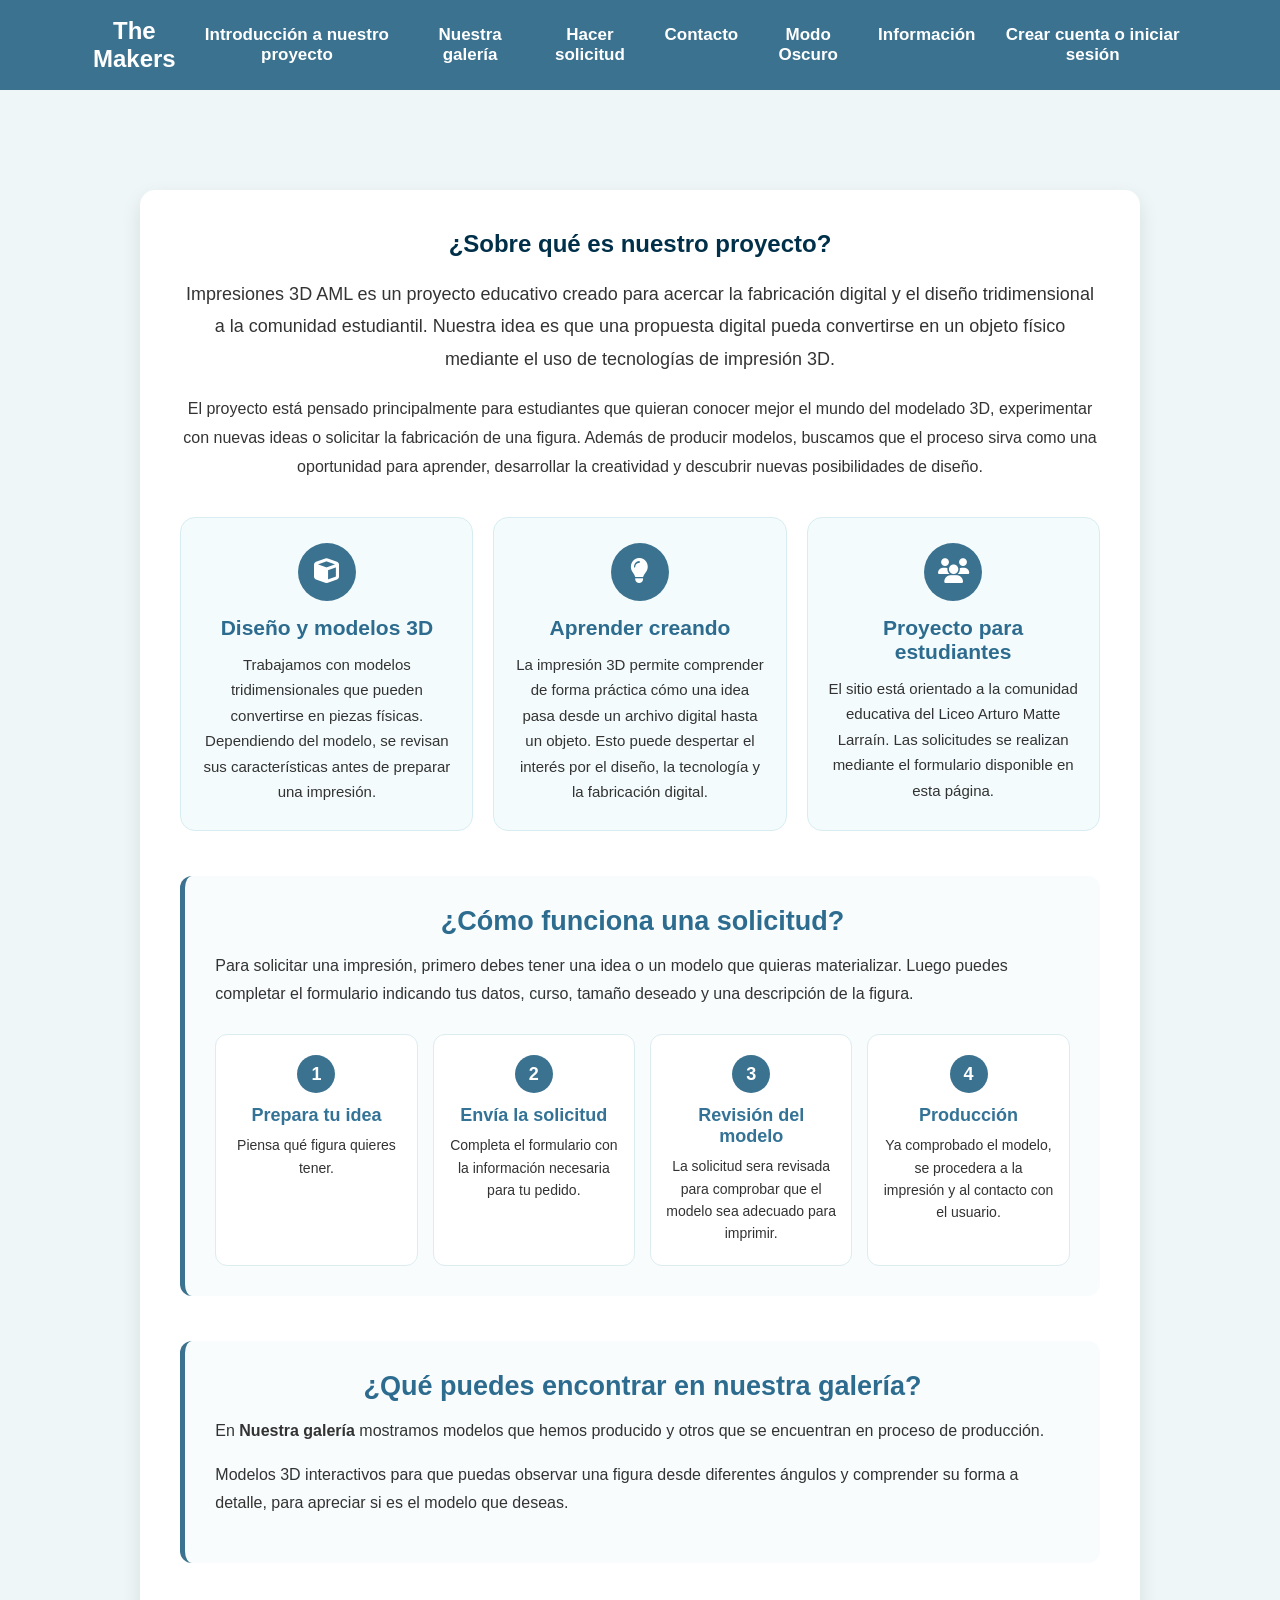
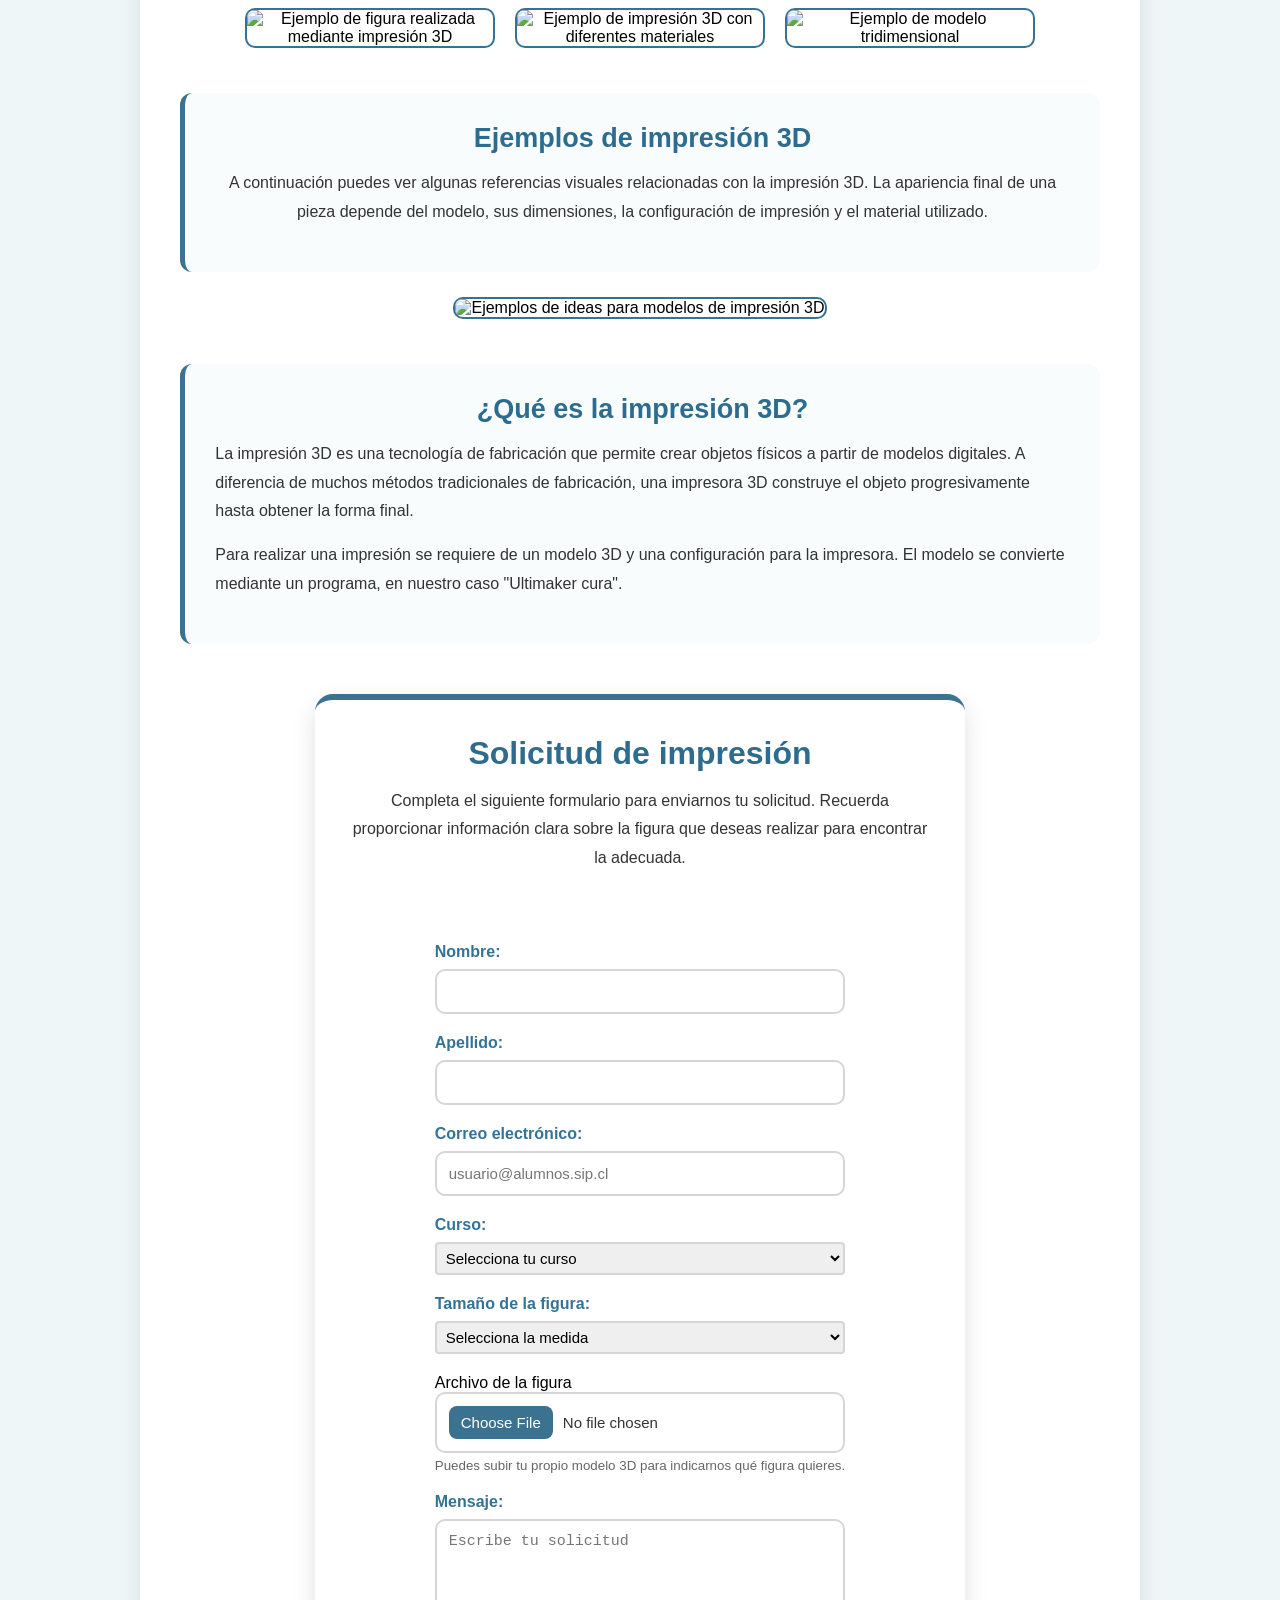
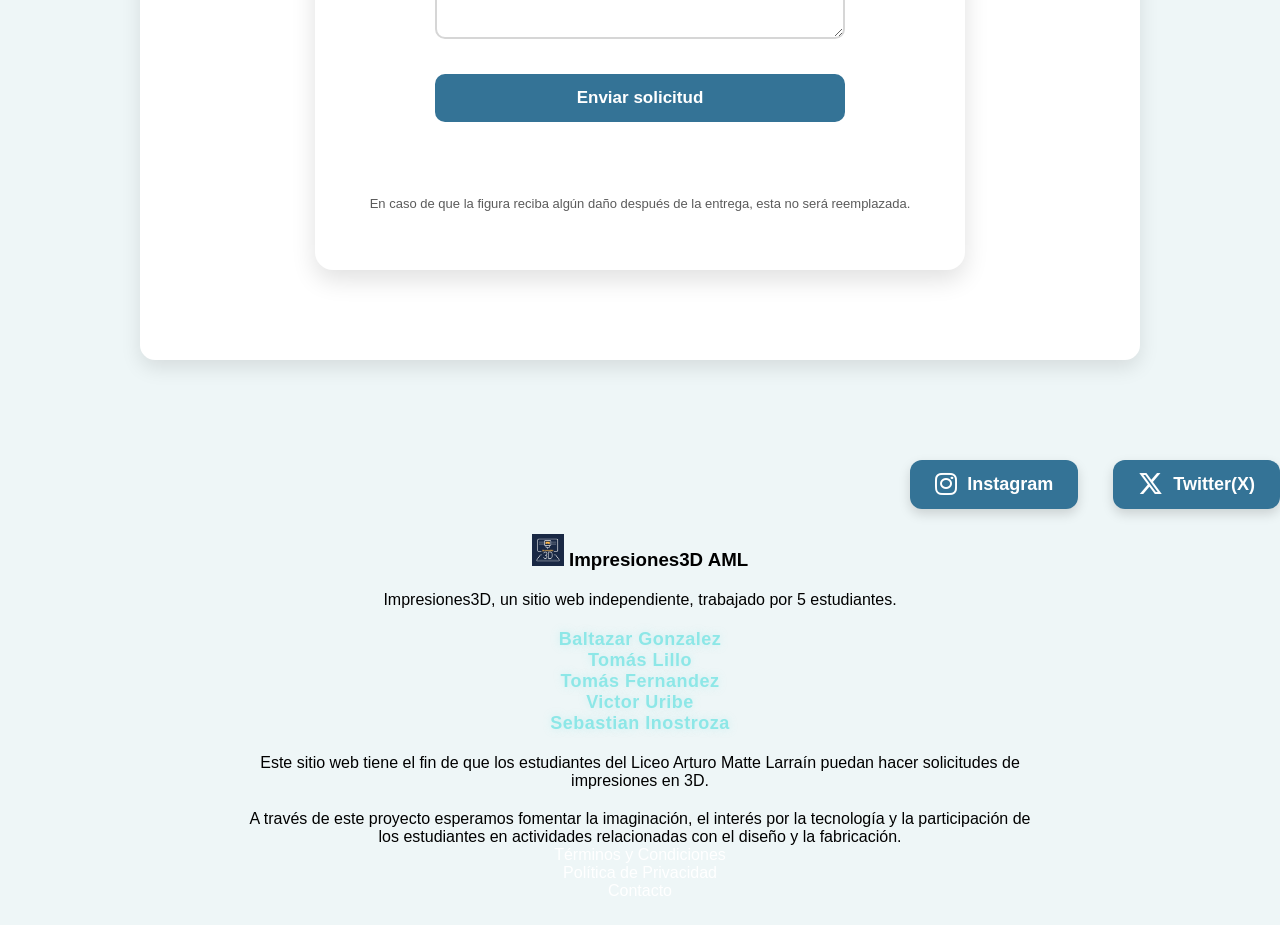
==== commit 500552a5: "Update index.html" ====
--- a/index.html
+++ b/index.html
@@ -41,6 +41,9 @@
                 </li>
                 <li class="dropdown">
                     <button id="btnModoOscuro">Modo Oscuro</button>
+                </li>
+                <li class="dropdown">
+                    <button id="btninfo">Información</button>
                 </li>
                 <li class="login-container">
                     <button id="btnAbrirLogin" class="btn-login">
@@ -70,7 +73,6 @@
         </nav>
     </header>
 
-
     <div class="centroa">
         <section class="co">
             <h1>¿Sobre qué es nuestro proyecto?</h1>
@@ -135,8 +137,8 @@
                         <p>
                             Piensa qué figura quieres tener.
                         </p>
-
                     </article>
+
                     <article class="paso">
                         <span>2</span>
                         <h3>Envía la solicitud</h3>
@@ -144,6 +146,7 @@
                             Completa el formulario con la información necesaria para tu pedido.
                         </p>
                     </article>
+
                     <article class="paso">
                         <span>3</span>
                         <h3>Revisión del modelo</h3>
@@ -151,6 +154,7 @@
                             La solicitud sera revisada para comprobar que el modelo sea adecuado para imprimir.
                         </p>
                     </article>
+
                     <article class="paso">
                         <span>4</span>
                         <h3>Producción</h3>
@@ -175,25 +179,13 @@
 
             <div class="repe">
                 <img class="imagen"src="https://http2.mlstatic.com/D_NQ_NP_885641-MLC81786860502_012025-O.webp"alt="Ejemplo de figura realizada mediante impresión 3D">
-                <img
-                    class="imagen"
-                    src="https://tufigura3d.com/wp-content/uploads/2021/03/Impresion-3D-filamento-vs-resina-scaled.jpg"
-                    alt="Ejemplo de impresión 3D con diferentes materiales"
-                >
-
-                <img
-                    class="imagen"
-                    src="https://dl2.myminifactory.com/object-assets/5f91a4d61d4a1/images/img-20201103-192004.jpg"
-                    alt="Ejemplo de modelo tridimensional"
-                >
-
+                <img class="imagen" src="https://tufigura3d.com/wp-content/uploads/2021/03/Impresion-3D-filamento-vs-resina-scaled.jpg" alt="Ejemplo de impresión 3D con diferentes materiales">
+                <img class="imagen" src="https://dl2.myminifactory.com/object-assets/5f91a4d61d4a1/images/img-20201103-192004.jpg" alt="Ejemplo de modelo tridimensional">
             </div>
 
 
             <section class="contenido-seccion muestra-seccion">
-
                 <h2>Ejemplos de impresión 3D</h2>
-
                 <p>
                     A continuación puedes ver algunas referencias visuales relacionadas con la impresión 3D.
                     La apariencia final de una pieza depende del modelo, sus dimensiones, la configuración de
@@ -336,12 +328,25 @@
         });
     </script>
 
+    <script>
+        document.addEventListener('DOMContentLoaded', () => {
+            const boton = document.getElementById('btninfo');
+            const destino = document.getElementById('info');
+            if (boton && destino) {
+                boton.addEventListener('click', () => {
+                    destino.scrollIntoView({
+                        behavior: 'smooth'
+                    });
+                });
+            }
+        });
+    </script>
+
     <div id="redes" class="redes">
         <a href="https://www.instagram.com/impresiones3daml?igsh=d2w1azA0MWZxMmtx" target="_blank" class="red-btn instagram">
             <i class="fa-brands fa-instagram"></i>
             Instagram
         </a>
-
 
         <a href="https://x.com/impesiones3DAML" target="_blank" class="red-btn twitter">
             <i class="fa-brands fa-x-twitter"></i>
@@ -355,7 +360,6 @@
                 <img src="icono.png" alt="Logo de Impresiones 3D">
                 Impresiones3D AML
             </h3>
-
             <p>
                 Impresiones3D, un sitio web independiente,
                 trabajado por 5 estudiantes.
@@ -379,7 +383,7 @@
                 relacionadas con el diseño y la fabricación.
             </p>
         </div>
-        <div>
+        <div id="info" class="info">
             <p><a href="terminos.html">Términos y Condiciones</a></p>
             <p><a href="privacidad.html">Política de Privacidad</a></p>
             <p><a href="contacto.html">Contacto</a></p>
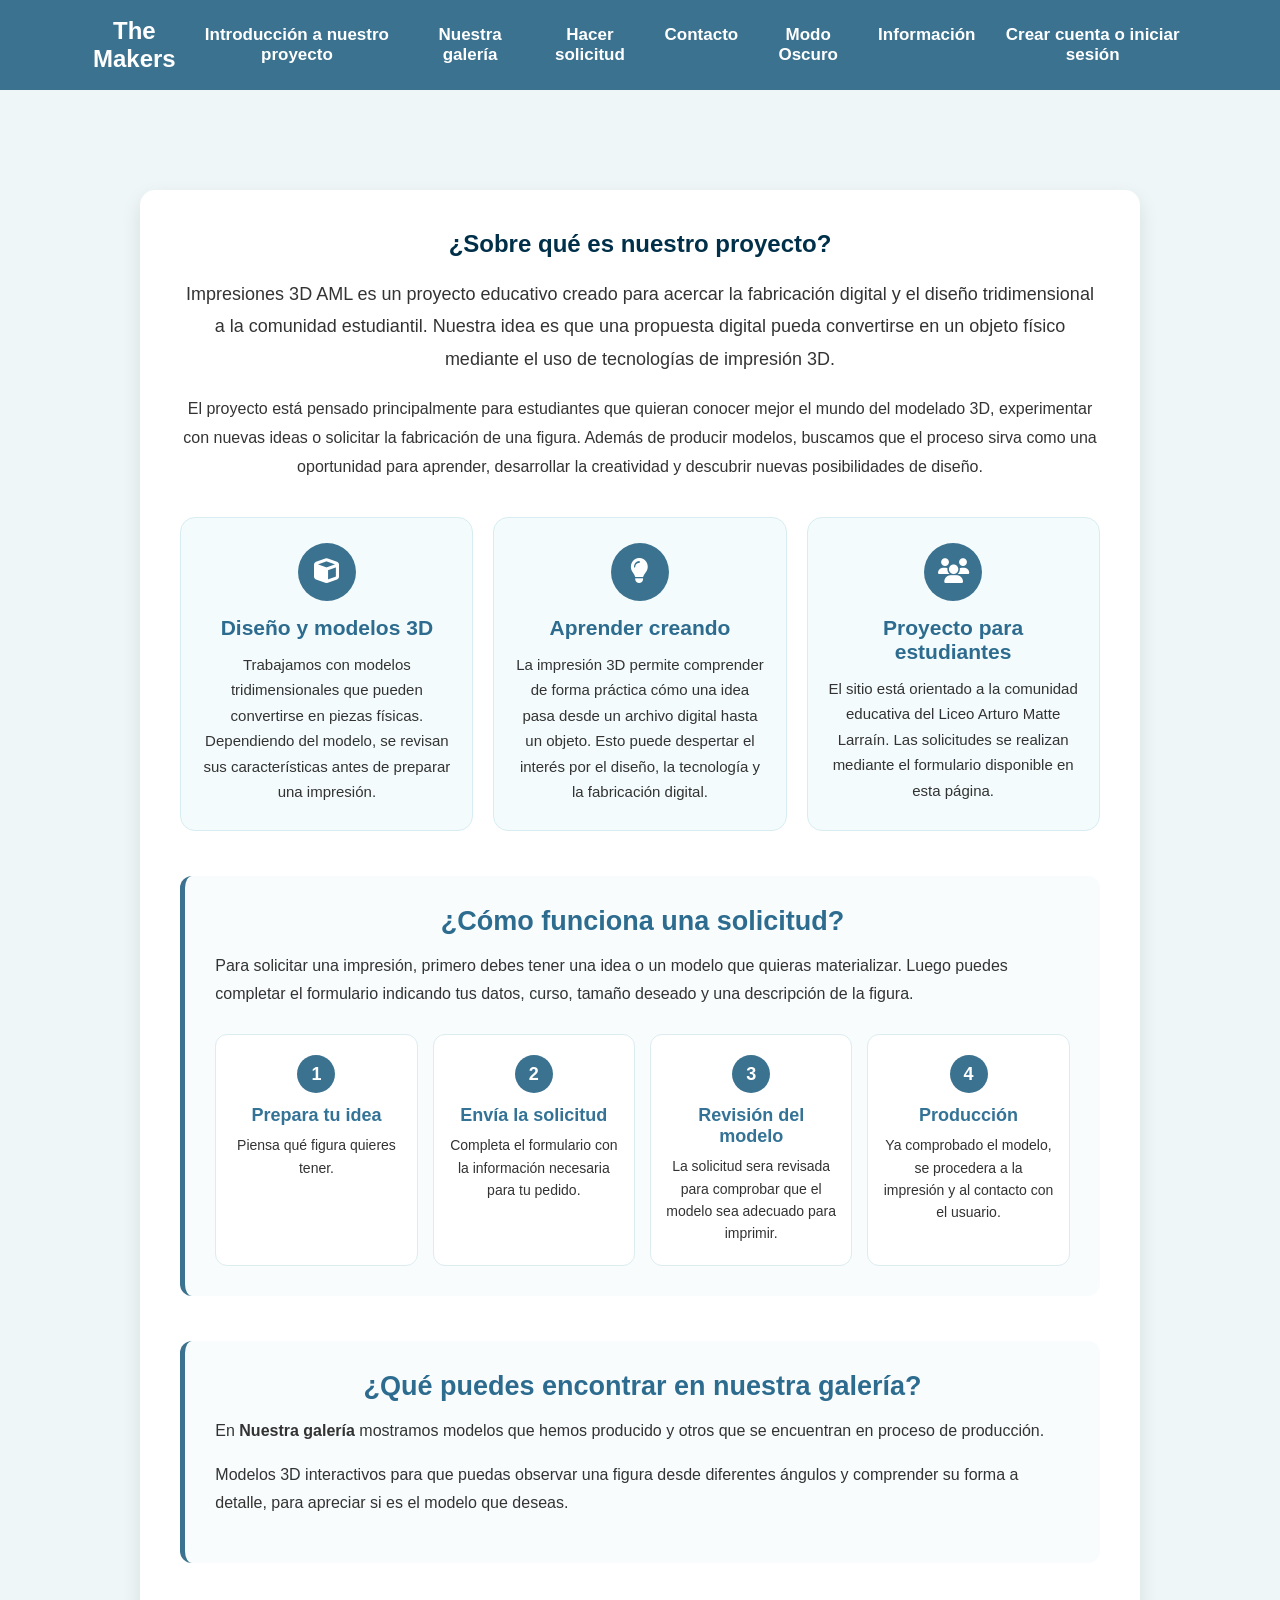
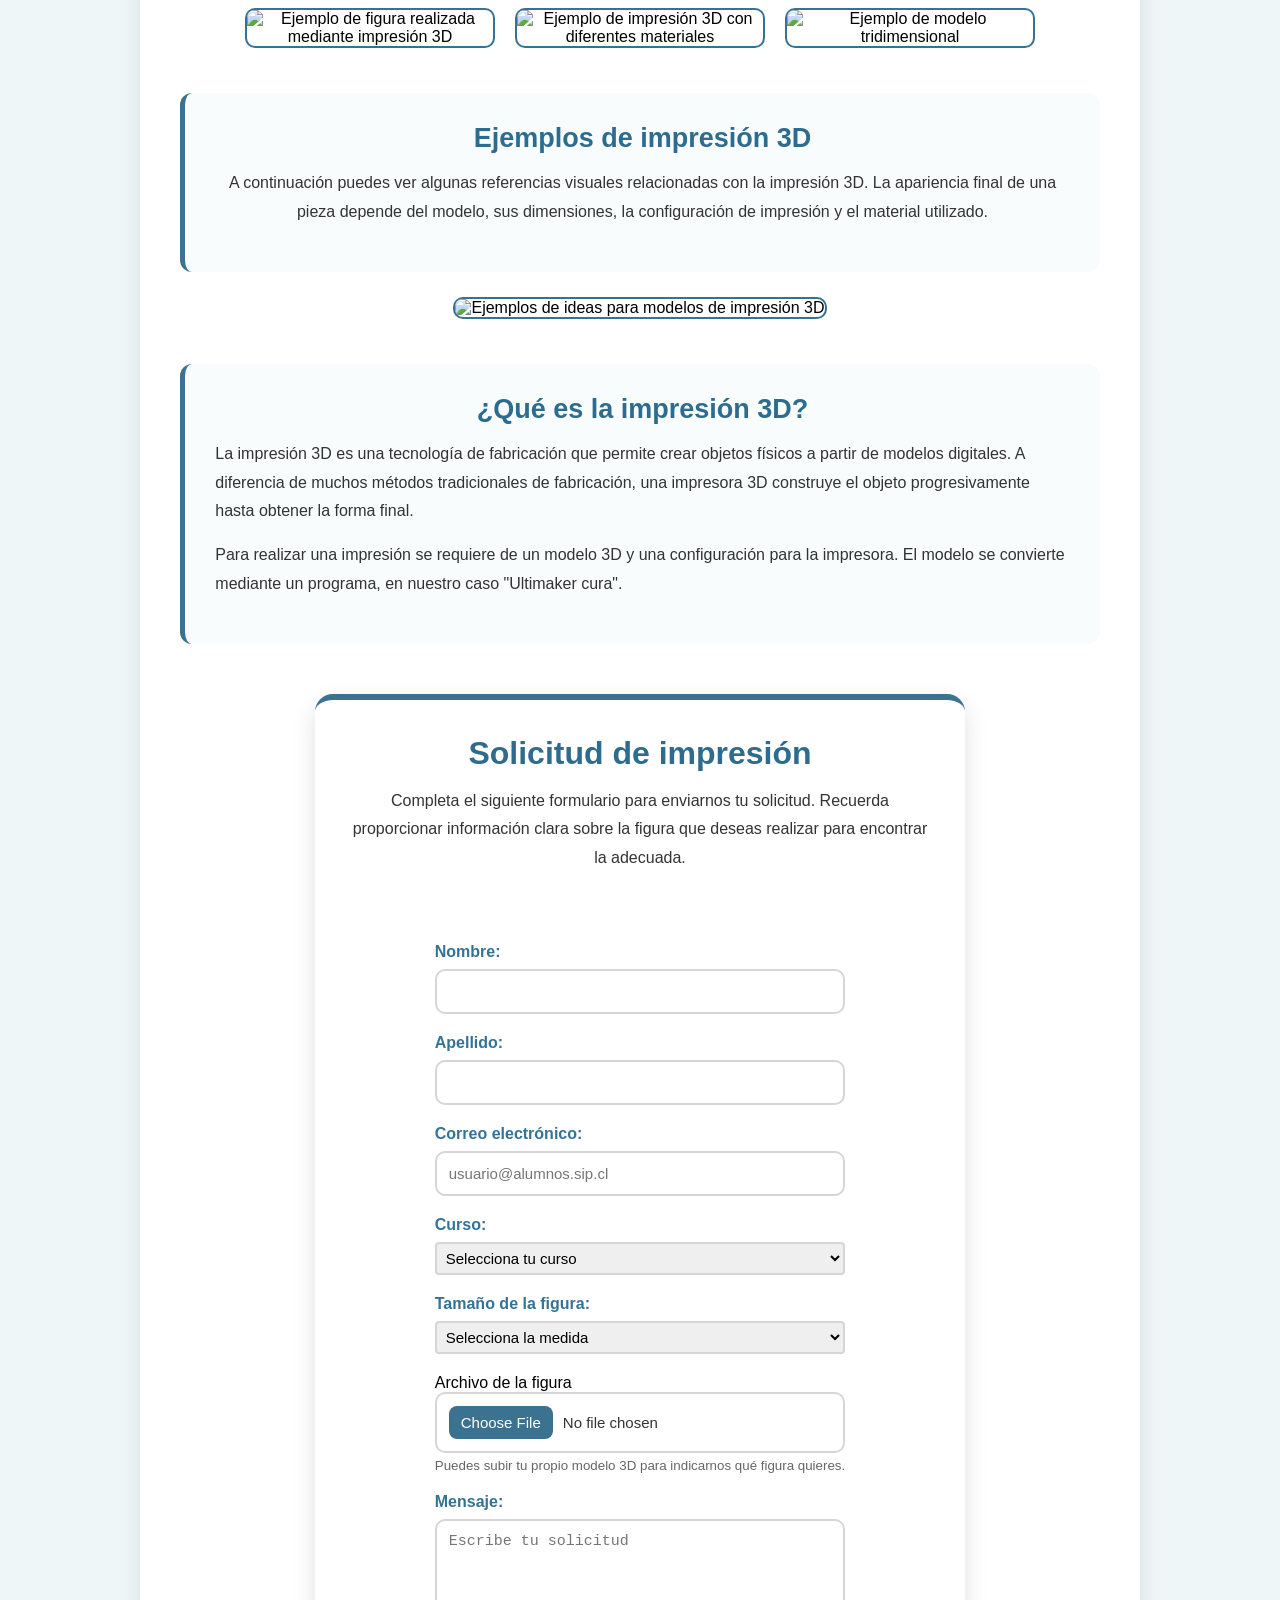
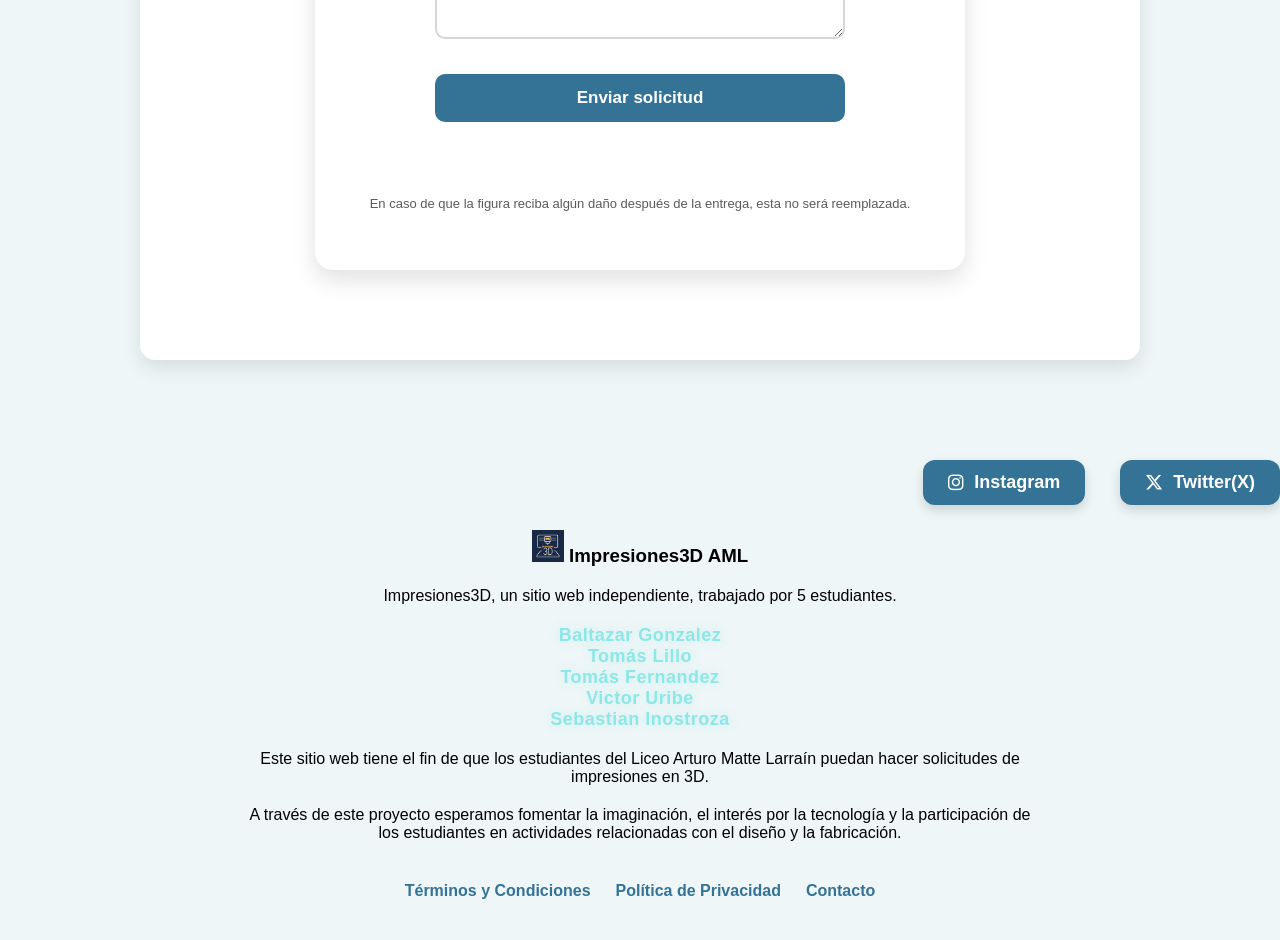
==== commit 0b77de6f: "Update index.html" ====
--- a/index.html
+++ b/index.html
@@ -391,5 +391,8 @@
     </footer>
     <script type="module" src="nosexd.js"></script>
     <script type="module" src="login.js"></script>
+    <button id="btnInicio" class="btn-inicio" title="Volver al inicio">
+        <i class="fa-solid fa-arrow-up"></i>
+    </button>
 </body>
 </html>
--- a/feria_Tp.css
+++ b/feria_Tp.css
@@ -351,35 +351,6 @@
     box-shadow:0 5px 12px rgba(0,0,0,.15);
 }
 
-
-.red-btn i{
-    font-size:25px;
-}
-
-
-.red-btn:hover{
-    transform:translateY(-4px);
-    box-shadow:0 10px 20px rgba(0,0,0,.25);
-}
-
-
-/* Instagram */
-.instagram:hover{
-    background:linear-gradient(
-        45deg,
-        #feda75,
-        #d62976,
-        #962fbf,
-        #4f5bd5
-    );
-}
-
-
-/* Twitter/X */
-.twitter:hover{
-    background:#000;
-}
-
 .login-container{
     position:relative;
 }
@@ -401,20 +372,28 @@
     transform:scale(1.05);
 }
 
-.login {
-    position: absolute;
-    top: calc(100% - 5px);
-    right: 0;
-    width: 380px;
-    min-height: 150px;
-    padding: 25px;
-    background-color: #FFFDFB;
-    border-radius: 15px;
-    box-shadow: 0 5px 20px rgba(0,0,0,0.2);
-    display: none;
-    flex-direction: column;
-    gap: 10px;
-    z-index: 1000;
+.login{
+    position:fixed;
+    top:120px;
+    left:50%;
+    right:auto;
+    transform:translateX(-50%);
+    width:380px;
+    max-width:calc(100vw - 30px);
+    min-height:150px;
+    padding:25px;
+    background-color:#FFFDFB;
+    border-radius:15px;
+    box-shadow:0 5px 20px rgba(0,0,0,0.2);
+    display:none;
+    flex-direction:column;
+    gap:10px;
+    z-index:1000;
+    box-sizing:border-box;
+}
+
+.login.mostrar{
+    display:flex;
 }
 
 .login::before {
@@ -754,133 +733,6 @@
     gap: 20px;
     margin-top: 50px;
 }
-@media (max-width: 768px) {
-
-    header{
-        padding: 15px 5px;
-    }
-
-    .navbar{
-        display: flex;
-        flex-direction: column;
-        justify-content: center;
-        align-items: center;
-        gap: 10px;
-    }
-
-    .titulo{
-        font-size: 28px;
-        width: 100%;
-        text-align: center;
-    }
-
-    .menu{
-        display: flex;
-        flex-direction: row !important;
-        flex-wrap: nowrap !important;
-        justify-content: space-between;
-        align-items: stretch;
-
-        width: 100%;
-        gap: 0;
-
-        list-style: none;
-    }
-
-    .menu li{
-        display: block;
-        flex: 1 1 25%;
-        width: 25%;
-        min-width: 0;
-    }
-
-    .menu a,
-    .menu button{
-        display: flex;
-        justify-content: center;
-        align-items: center;
-
-        width: 100%;
-        min-height: 55px;
-
-        padding: 5px 2px;
-
-        font-size: 11px;
-        line-height: 1.2;
-        text-align: center;
-
-        white-space: normal;
-    }
-
-    .centroa{
-        width: 100%;
-        margin: 20px auto;
-        padding: 10px;
-    }
-
-    .co{
-        width: 100%;
-        padding: 20px 15px;
-        border-radius: 12px;
-    }
-
-    .co h1{
-        font-size: 25px;
-        line-height: 1.3;
-    }
-
-    .co p{
-        font-size: 16px;
-        line-height: 1.6;
-    }
-
-    .repe{
-        flex-direction: column;
-        align-items: center;
-        gap: 15px;
-    }
-
-    .imagen{
-        width: 100%;
-        max-width: 350px;
-    }
-
-    .long-imagen{
-        width: 100%;
-        max-width: 100%;
-    }
-
-    .contenedorbase,
-    .rojito{
-        width: 100%;
-        margin: 30px auto;
-        padding: 20px 15px;
-    }
-
-    main{
-        width: 100%;
-        padding: 0;
-        display: block;
-    }
-
-    form{
-        width: 100%;
-    }
-
-    .redes{
-        width: 100%;
-        margin: 0;
-        flex-direction: column;
-        align-items: center;
-        gap: 12px;
-    }
-
-    .red-btn{
-        width: 100%;
-        max-width: 300px;
-    }
-}
-
 
 .intro-text{
     font-size:18px;
@@ -1019,32 +871,6 @@
     border-color:#3e5266;
 }
 
-@media (max-width:768px){
-    .info-grid{
-        grid-template-columns:1fr;
-        gap:15px;
-        margin:25px 0;
-    }
-
-    .contenido-seccion{
-        margin:30px 0;
-        padding:20px 15px;
-    }
-
-    .contenido-seccion h2{
-        font-size:23px;
-    }
-
-    .pasos-grid{
-        grid-template-columns:1fr;
-        gap:12px;
-    }
-
-    .intro-text{
-        font-size:17px;
-    }
-}
-
 /* ===== de aca para abajo, es full ia XD ===== */
 
 .pagina-info{
@@ -1154,89 +980,490 @@
     box-shadow:0 5px 12px rgba(0,0,0,.15);
 }
 
-
-/* ================================
-   MODO OSCURO
-   ================================ */
-
-body.modo-oscuro .pagina-info{
-    background:#28303d;
-    box-shadow:0 8px 20px rgba(0,0,0,.4);
-}
-
-body.modo-oscuro .pagina-info h1{
+.info{
+    display:flex;
+    justify-content:center;
+    align-items:center;
+    gap:25px;
+
+    width:100%;
+    margin-top:25px;
+    padding:15px 20px;
+
+    text-align:center;
+}
+
+.info p{
+    margin:0;
+}
+
+.info a{
+    color:#347396;
+    font-size:16px;
+    font-weight:bold;
+    text-decoration:none;
+
+    transition:0.3s;
+}
+
+.info a:hover{
+    color:#2d617c;
+    text-decoration:underline;
+}
+
+
+/* MODO OSCURO */
+
+body.modo-oscuro .info a{
+    color:#90cfff;
+}
+
+body.modo-oscuro .info a:hover{
     color:#b8e1ff;
 }
 
-body.modo-oscuro .pagina-info h2{
-    color:#b8e1ff;
-}
-
-body.modo-oscuro .pagina-info h3{
-    color:#b8e1ff;
-}
-
-body.modo-oscuro .pagina-info p{
-    color:#c5d1de;
-}
-
-body.modo-oscuro .pagina-info ul{
-    color:#c5d1de;
-}
-
-body.modo-oscuro .pagina-info strong{
-    color:#b8e1ff;
-}
-
-body.modo-oscuro .pagina-info a{
-    color:#90cfff;
-}
-
-body.modo-oscuro .pagina-info a:hover{
-    color:#b8e1ff;
-}
-
-body.modo-oscuro .info-aviso{
-    background:#232a34;
-    border-left-color:#4a6fa5;
-}
-
-body.modo-oscuro .boton-volver{
+
+/* MÓVILES */
+
+.btn-inicio{
+    position:fixed;
+    right:25px;
+    bottom:25px;
+    width:50px;
+    height:50px;
+    border:none;
+    border-radius:50%;
+    background:#347396;
+    color:white;
+    font-size:20px;
+    display:flex;
+    justify-content:center;
+    align-items:center;
+    cursor:pointer;
+    opacity:0;
+    visibility:hidden;
+    transform:translateY(20px);
+    transition:all .3s ease;
+    z-index:999;
+    box-shadow:0 5px 15px rgba(0,0,0,.25);
+}
+
+.btn-inicio.mostrar{
+    opacity:1;
+    visibility:visible;
+    transform:translateY(0);
+}
+
+.btn-inicio:hover{
+    background:#2d617c;
+    transform:translateY(-4px);
+}
+
+body.modo-oscuro .btn-inicio{
     background:#4a6fa5;
-}
-
-body.modo-oscuro .boton-volver:hover{
+    color:#ffffff;
+}
+
+body.modo-oscuro .btn-inicio:hover{
     background:#5d83bd;
 }
 
 
-/* ================================
-   MOVILES
-   ================================ */
-
-@media (max-width:768px){
+@media (max-width: 768px){
+    .btn-inicio{
+        width:45px;
+        height:45px;
+        right:15px;
+        bottom:15px;
+        font-size:18px;
+    }
+    
+    /* =========================
+       HEADER
+       ========================= */
+
+    header{
+        width:100%;
+        padding:12px 8px;
+        box-sizing:border-box;
+    }
+
+    .navbar{
+        width:100%;
+        display:flex;
+        flex-direction:column;
+        justify-content:center;
+        align-items:center;
+        gap:5px;
+        box-sizing:border-box;
+    }
+
+    .titulo{
+        width:100%;
+        margin:0;
+        padding:0;
+        text-align:center;
+        font-size:28px;
+        line-height:1.1;
+    }
+
+    .titulo a{
+        display:block;
+        width:100%;
+        text-align:center;
+    }
+
+    /* =========================
+       MENU
+       ========================= */
+
+    .menu{
+        width:100%;
+        margin:0;
+        padding:0;
+        display:grid;
+        grid-template-columns:1fr 1fr;
+        gap:0;
+        list-style:none;
+        box-sizing:border-box;
+    }
+
+    .menu li{
+        width:100%;
+        height:38px;
+        min-width:0;
+        display:flex;
+        justify-content:center;
+        align-items:center;
+        box-sizing:border-box;
+    }
+
+    .menu a,
+    .menu button{
+        width:100%;
+        height:38px;
+        min-height:38px;
+        padding:3px 4px;
+        margin:0;
+        display:flex;
+        justify-content:center;
+        align-items:center;
+        text-align:center;
+        font-size:11px;
+        line-height:1.1;
+        white-space:normal;
+        box-sizing:border-box;
+    }
+
+    /* =========================
+       USUARIO E HISTORIAL
+       ========================= */
+
+    .login-container{
+        width:100%;
+        height:42px;
+        display:flex;
+        justify-content:center;
+        align-items:center;
+        box-sizing:border-box;
+    }
+
+    .btn-login{
+        width:90%;
+        max-width:160px;
+        height:36px;
+        min-height:36px;
+        padding:4px 6px;
+        font-size:11px;
+        line-height:1.1;
+        box-sizing:border-box;
+    }
+
+    #historialItem{
+        width:100%;
+        height:42px;
+        display:flex;
+        justify-content:center;
+        align-items:center;
+        box-sizing:border-box;
+    }
+
+    #historialItem a{
+        width:100%;
+        height:38px;
+        min-height:38px;
+        display:flex;
+        justify-content:center;
+        align-items:center;
+        padding:3px;
+        font-size:11px;
+        box-sizing:border-box;
+    }
+
+    /* =========================
+       LOGIN DESPLEGABLE
+       ========================= */
+
+    .login{
+        position:fixed;
+        top:110px;
+        left:50%;
+        right:auto;
+        transform:translateX(-50%);
+        width:calc(100vw - 30px);
+        max-width:380px;
+        padding:20px 15px;
+        box-sizing:border-box;
+    }
+
+    /* =========================
+       CONTENIDO PRINCIPAL
+       ========================= */
+
+    .centroa{
+        width:100%;
+        margin:60px auto 20px auto;
+        padding:10px;
+        display:flex;
+        justify-content:center;
+        align-items:center;
+        box-sizing:border-box;
+    }
+
+    .co{
+        width:100%;
+        max-width:100%;
+        margin:0;
+        padding:20px 15px;
+        border-radius:12px;
+        box-sizing:border-box;
+        overflow:hidden;
+    }
+
+    .co h1{
+        width:100%;
+        margin-bottom:20px;
+        font-size:25px;
+        line-height:1.3;
+        text-align:center;
+        overflow-wrap:break-word;
+    }
+
+    .co p{
+        width:100%;
+        font-size:16px;
+        line-height:1.6;
+        text-align:center;
+        overflow-wrap:break-word;
+    }
+
+    .intro-text{
+        font-size:17px;
+    }
+
+    /* =========================
+       TARJETAS
+       ========================= */
+
+    .info-grid{
+        width:100%;
+        display:grid;
+        grid-template-columns:1fr;
+        gap:15px;
+        margin:25px 0;
+    }
+
+    .info-card{
+        width:100%;
+        box-sizing:border-box;
+    }
+
+    /* =========================
+       SECCIONES
+       ========================= */
+
+    .contenido-seccion{
+        width:100%;
+        margin:30px 0;
+        padding:20px 15px;
+        box-sizing:border-box;
+    }
+
+    .contenido-seccion h2{
+        font-size:23px;
+        line-height:1.3;
+        text-align:center;
+    }
+
+    .contenido-seccion p{
+        font-size:15px;
+        line-height:1.6;
+    }
+
+    /* =========================
+       PASOS
+       ========================= */
+
+    .pasos-grid{
+        width:100%;
+        display:grid;
+        grid-template-columns:1fr;
+        gap:12px;
+    }
+
+    .paso{
+        width:100%;
+        box-sizing:border-box;
+    }
+
+    /* =========================
+       IMAGENES
+       ========================= */
+
+    .repe{
+        width:100%;
+        display:flex;
+        flex-direction:column;
+        align-items:center;
+        gap:15px;
+    }
+
+    .imagen{
+        width:100%;
+        max-width:350px;
+        height:auto;
+        box-sizing:border-box;
+    }
+
+    .long-imagen{
+        display:block;
+        width:100%;
+        max-width:100%;
+        height:auto;
+        box-sizing:border-box;
+    }
+
+    /* =========================
+       FORMULARIO
+       ========================= */
+
+    .contenedorbase{
+        width:100%;
+        max-width:100%;
+        margin:30px 0;
+        padding:20px 15px;
+        box-sizing:border-box;
+    }
+
+    main{
+        width:100%;
+        padding:0;
+        display:block;
+        box-sizing:border-box;
+    }
+
+    form{
+        width:100%;
+    }
+
+    .nombe{
+        width:100%;
+        box-sizing:border-box;
+    }
+
+    .nombe input,
+    .nombe select,
+    .nombe textarea{
+        width:100%;
+        max-width:100%;
+        box-sizing:border-box;
+    }
+
+    #archivoFigura{
+        width:100%;
+        box-sizing:border-box;
+        font-size:13px;
+    }
+
+    .sube{
+        width:100%;
+        box-sizing:border-box;
+    }
+
+    /* =========================
+       REDES SOCIALES
+       ========================= */
+
+    .redes{
+        width:100%;
+        display:flex;
+        flex-direction:column;
+        align-items:center;
+        justify-content:center;
+        gap:12px;
+        padding:0 10px;
+        box-sizing:border-box;
+    }
+
+    .red-btn{
+        width:100%;
+        max-width:300px;
+        box-sizing:border-box;
+    }
+
+    /* =========================
+       FOOTER
+       ========================= */
+
+    footer{
+        width:100%;
+        padding:25px 15px;
+        box-sizing:border-box;
+    }
+
+    .datos{
+        width:100%;
+        max-width:800px;
+        box-sizing:border-box;
+    }
+
+    .nombres{
+        width:100%;
+        text-align:center;
+    }
+
+    .info{
+        width:100%;
+        flex-direction:column;
+        gap:10px;
+        margin-top:20px;
+        padding:15px;
+        box-sizing:border-box;
+    }
+
+    .info a{
+        font-size:15px;
+    }
+
+    /* =========================
+       PAGINAS DE INFORMACION
+       ========================= */
 
     .pagina-info{
         width:100%;
-        margin:20px auto;
+        margin:20px 0;
         padding:25px 18px;
-        border-radius:12px;
+        box-sizing:border-box;
     }
 
     .pagina-info h1{
         font-size:26px;
         line-height:1.3;
-        margin-bottom:25px;
     }
 
     .pagina-info h2{
         font-size:21px;
         line-height:1.3;
-        margin-top:25px;
-    }
-
-    .pagina-info h3{
-        font-size:18px;
     }
 
     .pagina-info p{
@@ -1244,20 +1471,6 @@
         line-height:1.7;
     }
 
-    .pagina-info ul{
-        margin-left:20px;
-        padding-right:5px;
-    }
-
-    .pagina-info li{
-        font-size:15px;
-        line-height:1.6;
-    }
-
-    .info-aviso{
-        padding:15px;
-    }
-
     .info-contacto{
         grid-template-columns:1fr;
         gap:15px;
@@ -1265,6 +1478,7 @@
 
     .boton-volver{
         width:100%;
+        box-sizing:border-box;
         text-align:center;
     }
 }
